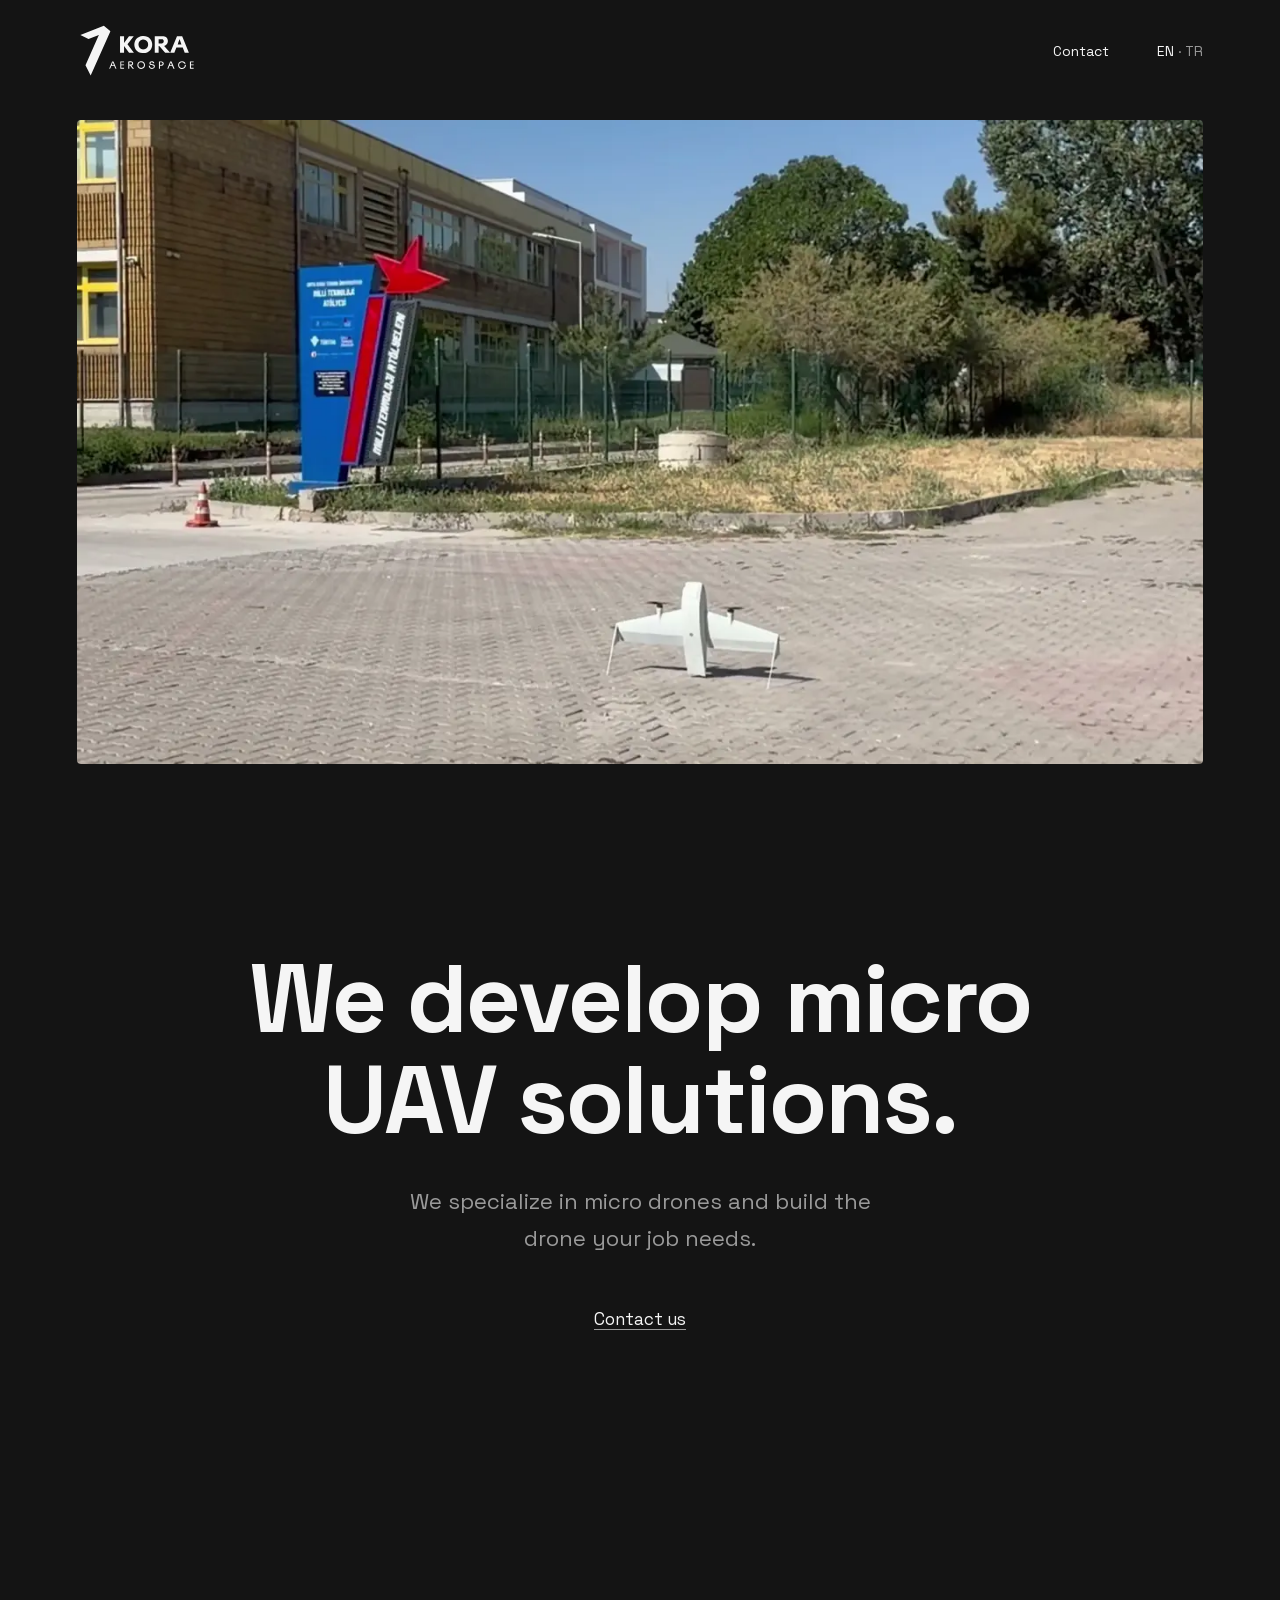
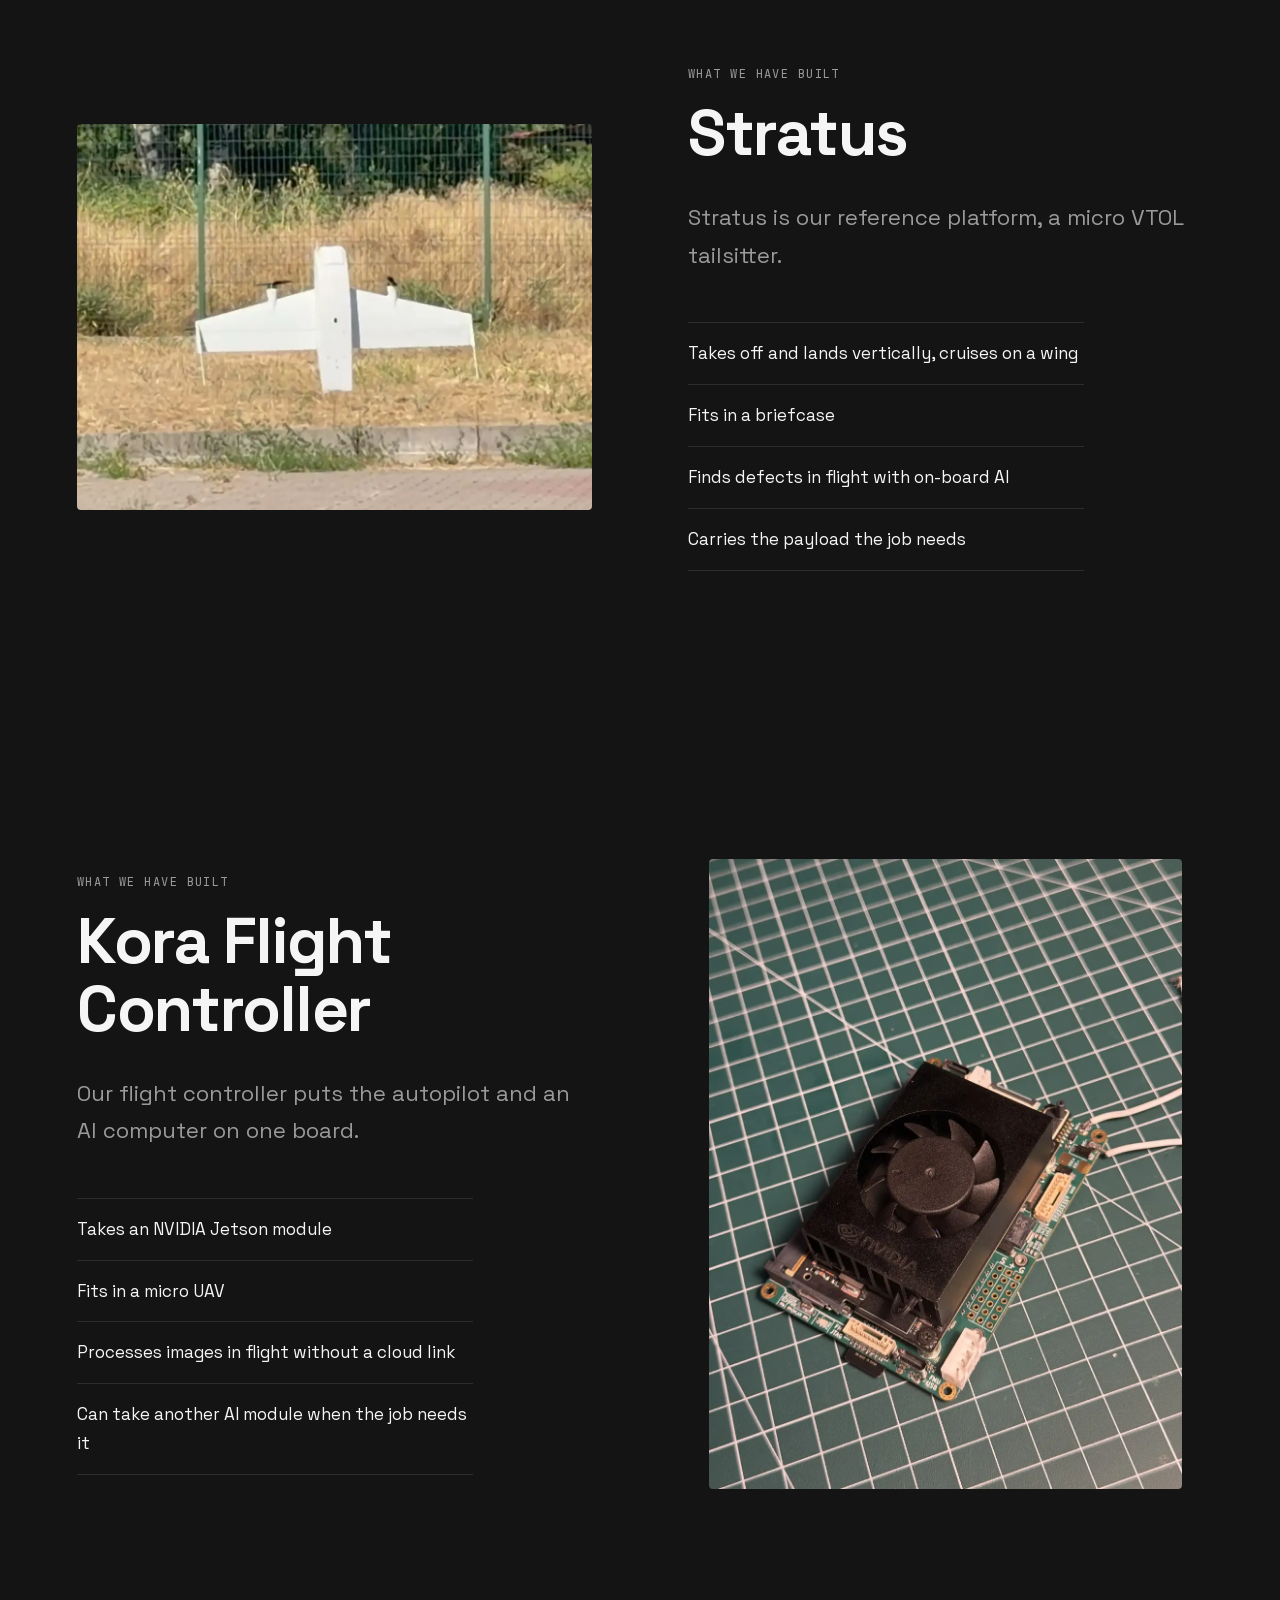
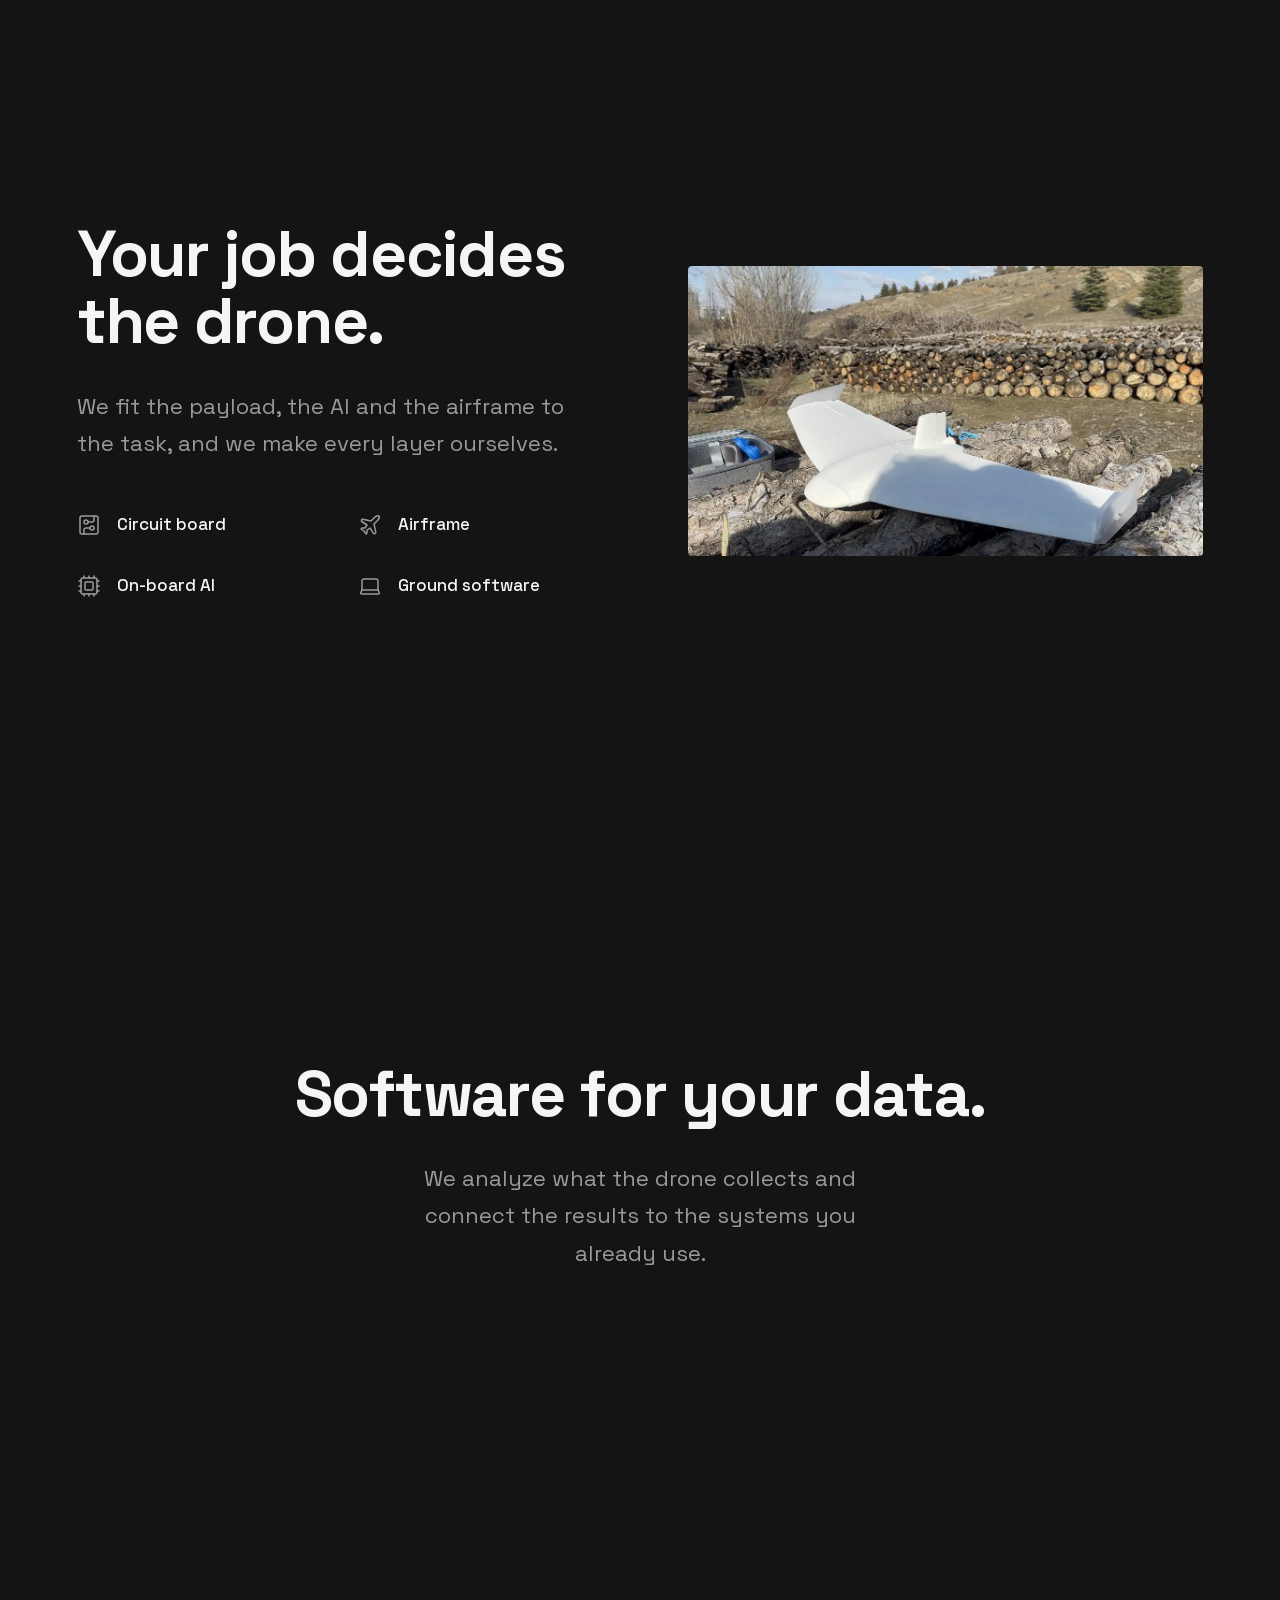
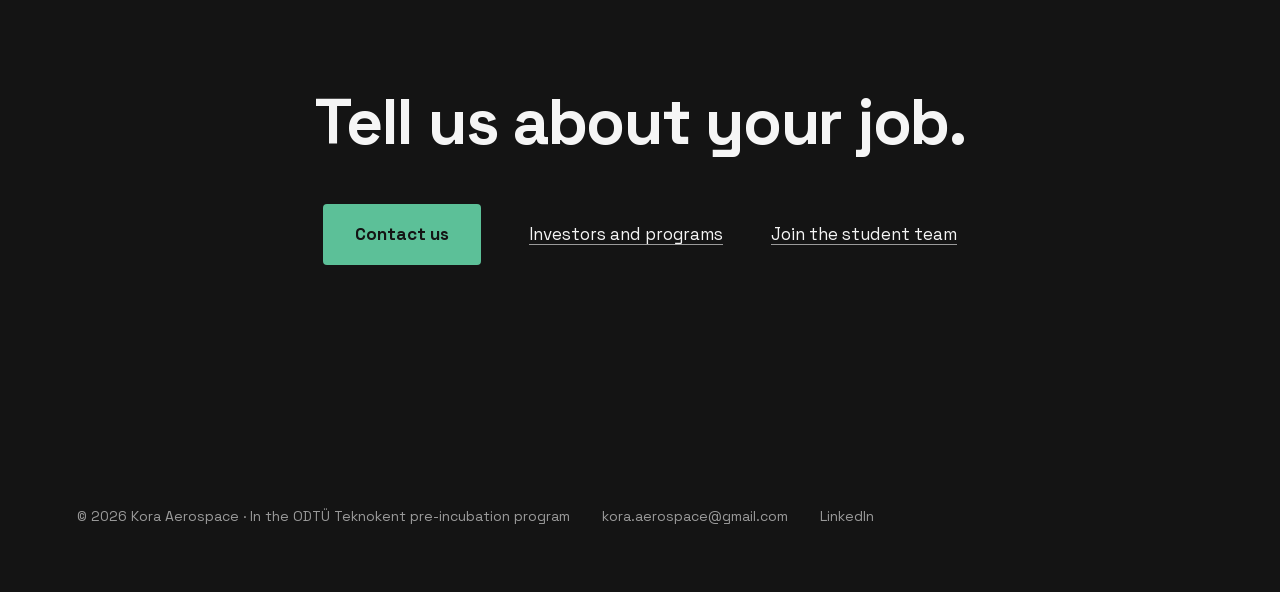
==== index.html @ 13ad4714 "Takeoff video, Turkish page, real photos, design v3 - The page opens with the takeoff clip: muted, l" ====
<!doctype html>
<html lang="en">
<head>
  <meta charset="utf-8">
  <meta name="viewport" content="width=device-width, initial-scale=1">
  <title>Kora Aerospace | Micro UAV solutions</title>
  <meta name="description" content="Kora Aerospace develops micro UAV solutions: drones built for the job, our own flight controller, and software for data analysis and integration.">
  <meta name="color-scheme" content="dark">
  <meta name="theme-color" content="#141414">
  <link rel="canonical" href="https://www.kora-aerospace.com/">
  <link rel="alternate" hreflang="en" href="https://www.kora-aerospace.com/">
  <link rel="alternate" hreflang="tr" href="https://www.kora-aerospace.com/tr/">
  <link rel="alternate" hreflang="x-default" href="https://www.kora-aerospace.com/">
  <meta property="og:type" content="website">
  <meta property="og:url" content="https://www.kora-aerospace.com/">
  <meta property="og:locale" content="en_US">
  <meta property="og:locale:alternate" content="tr_TR">
  <meta property="og:title" content="Kora Aerospace">
  <meta property="og:description" content="We specialize in micro drones and build the drone your job needs.">
  <meta property="og:image" content="https://www.kora-aerospace.com/media/og.jpg">
  <link rel="icon" href="/favicon.ico" sizes="48x48">
  <link rel="icon" href="/favicon.svg" type="image/svg+xml">
  <link rel="apple-touch-icon" href="/apple-touch-icon.png">
  <link rel="preload" href="/fonts/space-grotesk-latin.woff2" as="font" type="font/woff2" crossorigin>
  <link rel="preload" href="/media/takeoff-poster.webp" as="image" fetchpriority="high">
  <link rel="stylesheet" href="/tokens.css">
  <link rel="stylesheet" href="/styles.css">
</head>
<body>
  <header class="wrap top">
    <a href="/"><img src="/media/kora-logo-on-dark.svg" alt="Kora Aerospace" width="120" height="56"></a>
    <nav>
      <a href="#contact">Contact</a>
      <span class="lang"><a href="/" hreflang="en" aria-current="page">EN</a> · <a href="/tr/" hreflang="tr" lang="tr">TR</a></span>
    </nav>
  </header>

  <main>
    <section class="wrap intro">
      <figure class="clip">
        <video autoplay muted loop playsinline poster="/media/takeoff-poster.webp" width="1280" height="732" aria-label="Stratus takes off vertically on a test flight">
          <source src="/media/takeoff-1280.mp4" type="video/mp4" media="(prefers-reduced-motion: no-preference) and (min-width: 761px)">
          <source src="/media/takeoff-720.mp4" type="video/mp4" media="(prefers-reduced-motion: no-preference)">
        </video>
        <button type="button" class="label pause" hidden>Pause</button>
      </figure>
    </section>

    <section class="wrap hero">
      <h1>We develop micro UAV solutions.</h1>
      <p class="lead">We specialize in micro drones and build the drone your job needs.</p>
      <p class="actions"><a href="#contact">Contact us</a></p>
    </section>

    <section class="wrap split" id="work">
      <img src="/media/stratus-hover.webp" alt="Stratus, a white tailsitter drone, standing on its tail on a test field" width="1100" height="825" loading="lazy" decoding="async">
      <div class="text">
        <p class="label">What we have built</p>
        <h2>Stratus</h2>
        <p class="lead">Stratus is our reference platform, a micro VTOL tailsitter.</p>
        <ul class="features">
          <li>Takes off and lands vertically, cruises on a wing</li>
          <li>Fits in a briefcase</li>
          <li>Finds defects in flight with on-board AI</li>
          <li>Carries the payload the job needs</li>
        </ul>
      </div>
    </section>

    <section class="wrap split flip">
      <img src="/media/fc-jetson-angle.webp" alt="Kora Flight Controller with an NVIDIA Jetson module and its fan" width="975" height="1300" loading="lazy" decoding="async">
      <div class="text">
        <p class="label">What we have built</p>
        <h2>Kora Flight Controller</h2>
        <p class="lead">Our flight controller puts the autopilot and an AI computer on one board.</p>
        <ul class="features">
          <li>Takes an NVIDIA Jetson module</li>
          <li>Fits in a micro UAV</li>
          <li>Processes images in flight without a cloud link</li>
          <li>Can take another AI module when the job needs it</li>
        </ul>
      </div>
    </section>

    <section class="wrap split">
      <div class="text">
        <h2>Your job decides the drone.</h2>
        <p class="lead">We fit the payload, the AI and the airframe to the task, and we make every layer ourselves.</p>
        <!-- Icons: Lucide 1.47.0 (ISC, see LICENSES/) -->
        <ul class="layers">
          <li><svg class="icon" viewBox="0 0 24 24" aria-hidden="true"><rect width="18" height="18" x="3" y="3" rx="2"/><path d="M11 9h4a2 2 0 0 0 2-2V3"/><circle cx="9" cy="9" r="2"/><path d="M7 21v-4a2 2 0 0 1 2-2h4"/><circle cx="15" cy="15" r="2"/></svg>Circuit board</li>
          <li><svg class="icon" viewBox="0 0 24 24" aria-hidden="true"><path d="M17.8 19.2 16 11l3.5-3.5C21 6 21.5 4 21 3c-1-.5-3 0-4.5 1.5L13 8 4.8 6.2c-.5-.1-.9.1-1.1.5l-.3.5c-.2.5-.1 1 .3 1.3L9 12l-2 3H4l-1 1 3 2 2 3 1-1v-3l3-2 3.5 5.3c.3.4.8.5 1.3.3l.5-.2c.4-.3.6-.7.5-1.2z"/></svg>Airframe</li>
          <li><svg class="icon" viewBox="0 0 24 24" aria-hidden="true"><path d="M12 20v2M12 2v2M17 20v2M17 2v2M2 12h2M2 17h2M2 7h2M20 12h2M20 17h2M20 7h2M7 20v2M7 2v2"/><rect x="4" y="4" width="16" height="16" rx="2"/><rect x="8" y="8" width="8" height="8" rx="1"/></svg>On-board AI</li>
          <li><svg class="icon" viewBox="0 0 24 24" aria-hidden="true"><path d="M18 5a2 2 0 0 1 2 2v8.526a2 2 0 0 0 .212.897l1.068 2.127a1 1 0 0 1-.9 1.45H3.62a1 1 0 0 1-.9-1.45l1.068-2.127A2 2 0 0 0 4 15.526V7a2 2 0 0 1 2-2z"/><path d="M20.054 15.987H3.946"/></svg>Ground software</li>
        </ul>
      </div>
      <img src="/media/wing-field-side.webp" alt="Alpha, a white flying-wing drone built by the Kora team, in a field" width="1100" height="619" loading="lazy" decoding="async">
    </section>

    <section class="wrap center">
      <h2>Software for your data.</h2>
      <p class="lead">We analyze what the drone collects and connect the results to the systems you already use.</p>
    </section>

    <section class="wrap contact" id="contact">
      <h2>Tell us about your job.</h2>
      <div class="links">
        <a class="btn" href="mailto:kora.aerospace@gmail.com">Contact us</a>
        <a href="mailto:kora.aerospace@gmail.com?subject=Investor%20inquiry">Investors and programs</a>
        <a href="https://student.kora-aerospace.com/">Join the student team</a>
      </div>
    </section>
  </main>

  <footer class="wrap">
    <span>© 2026 Kora Aerospace · In the ODTÜ Teknokent pre-incubation program</span>
    <a href="mailto:kora.aerospace@gmail.com">kora.aerospace@gmail.com</a>
    <a href="https://www.linkedin.com/company/kora-aerospace">LinkedIn</a>
  </footer>

  <script>
    // Pause control for the looping clip (WCAG 2.2.2). It shows only once the clip plays,
    // so visitors with reduced motion (no matching source) never see it.
    const clip = document.querySelector('.clip video'), pause = clip.nextElementSibling;
    clip.addEventListener('playing', () => { pause.hidden = false; pause.textContent = pause.dataset.pause || 'Pause'; });
    clip.addEventListener('pause', () => { pause.textContent = pause.dataset.play || 'Play'; });
    pause.addEventListener('click', () => clip.paused ? clip.play() : clip.pause());
  </script>
</body>
</html>
---- tokens.css ----
/* Kora Aerospace design tokens v3 (2026-10-20). Rules: design/DESIGN.md.
   Fonts are self-hosted by each site; this file loads nothing. */

:root {
  /* Color: dark first, from the recruitment poster */
  --kora-bg: #141414;          /* page background */
  --kora-surface: #1e1e1e;     /* cards, panels */
  --kora-line: #2d2d2d;        /* borders, dividers */
  --kora-text: #f5f5f5;        /* primary text */
  --kora-text-muted: #9a9a9a;  /* secondary text */
  --kora-green: #5cc098;       /* small accents only: the main button, link hover/focus. Never headlines. */
  --kora-green-dim: #3e8a6c;   /* hover/pressed */
  --kora-on-green: #141414;    /* text on green */

  /* Type: big steps between levels, so hierarchy comes from size and weight */
  --kora-font: 'Space Grotesk', 'Helvetica Neue', Arial, sans-serif;
  --kora-font-mono: 'JetBrains Mono', ui-monospace, monospace;
  --kora-fs-display: clamp(3rem, 8vw, 6rem);       /* 48 to 96px */
  --kora-fs-h1: clamp(2.25rem, 5vw, 4rem);         /* 36 to 64px */
  --kora-fs-h2: clamp(1.375rem, 2.2vw, 1.75rem);   /* 22 to 28px */
  --kora-fs-lead: clamp(1.125rem, 1.8vw, 1.375rem);/* 18 to 22px, under a heading */
  --kora-fs-body: 1.0625rem;                       /* 17px */
  --kora-fs-small: 0.875rem;
  --kora-fs-label: 0.75rem;    /* mono, uppercase, letter-spacing .12em */
  --kora-lh: 1.7;
  --kora-lh-tight: 1.05;
  --kora-measure: 36ch;        /* max line length of lead and body text */

  /* Space: 8px grid, larger top end */
  --kora-s1: 0.5rem;           /* 8 */
  --kora-s2: 1rem;             /* 16 */
  --kora-s3: 1.5rem;           /* 24 */
  --kora-s4: 2rem;             /* 32 */
  --kora-s6: 3rem;             /* 48 */
  --kora-s8: 4rem;             /* 64 */
  --kora-s12: 6rem;            /* 96 */
  --kora-s16: 8rem;            /* 128 */
  --kora-s20: 10rem;           /* 160 */
  --kora-gutter: clamp(1.5rem, 6vw, 6rem);         /* page side margin: 24 to 96px */
  --kora-section: clamp(6rem, 16vh, 10rem);        /* padding above and below each section: 96 to 160px */
  --kora-stack: var(--kora-s4);                    /* heading to text */
  --kora-max: 1200px;          /* content width, inside the gutters */

  --kora-radius: 4px;
  --kora-ease: 300ms cubic-bezier(.2, 0, 0, 1);    /* calm, no bounce */
}

/* Light surfaces (print, documents): swap only these */
.kora-light {
  --kora-bg: #f5f5f5;
  --kora-surface: #ffffff;
  --kora-line: #dddddd;
  --kora-text: #141414;
  --kora-text-muted: #5a5a5a;
  --kora-green: #2f8a66;       /* darker green keeps AA contrast on light */
}
---- styles.css ----
/* Layout only. Colors, type and space come from tokens.css (copy of design/tokens.css). */

/* Self-hosted fonts (SIL OFL 1.1, see LICENSES/): faster than Google Fonts and no visitor data to Google. */
@font-face { font-family: 'Space Grotesk'; font-weight: 400 700; font-display: swap; src: url(/fonts/space-grotesk-latin.woff2) format('woff2'); unicode-range: U+0000-00FF, U+0131, U+0152-0153, U+02BB-02BC, U+02C6, U+02DA, U+02DC, U+0304, U+0308, U+0329, U+2000-206F, U+20AC, U+2122, U+2191, U+2193, U+2212, U+2215, U+FEFF, U+FFFD; }
@font-face { font-family: 'Space Grotesk'; font-weight: 400 700; font-display: swap; src: url(/fonts/space-grotesk-latin-ext.woff2) format('woff2'); unicode-range: U+0100-02BA, U+02BD-02C5, U+02C7-02CC, U+02CE-02D7, U+02DD-02FF, U+0304, U+0308, U+0329, U+1D00-1DBF, U+1E00-1E9F, U+1EF2-1EFF, U+2020, U+20A0-20AB, U+20AD-20C4, U+2113, U+2C60-2C7F, U+A720-A7FF; }
@font-face { font-family: 'JetBrains Mono'; font-weight: 400; font-display: swap; src: url(/fonts/jetbrains-mono-latin.woff2) format('woff2'); unicode-range: U+0000-00FF, U+0131, U+0152-0153, U+02BB-02BC, U+02C6, U+02DA, U+02DC, U+0304, U+0308, U+0329, U+2000-206F, U+20AC, U+2122, U+2191, U+2193, U+2212, U+2215, U+FEFF, U+FFFD; }
@font-face { font-family: 'JetBrains Mono'; font-weight: 400; font-display: swap; src: url(/fonts/jetbrains-mono-latin-ext.woff2) format('woff2'); unicode-range: U+0100-02BA, U+02BD-02C5, U+02C7-02CC, U+02CE-02D7, U+02DD-02FF, U+0304, U+0308, U+0329, U+1D00-1DBF, U+1E00-1E9F, U+1EF2-1EFF, U+2020, U+20A0-20AB, U+20AD-20C4, U+2113, U+2C60-2C7F, U+A720-A7FF; }

* { box-sizing: border-box; }
body {
  margin: 0;
  background: var(--kora-bg);
  color: var(--kora-text);
  font: 400 var(--kora-fs-body)/var(--kora-lh) var(--kora-font);
  -webkit-font-smoothing: antialiased;
}
@media (prefers-reduced-motion: no-preference) { html { scroll-behavior: smooth; } }
img { display: block; max-width: 100%; height: auto; }
a { color: inherit; transition: color var(--kora-ease), background-color var(--kora-ease); }
h1, h2, h3, p, ul, figure { margin: 0; }
h1, h2, h3 { font-weight: 700; line-height: var(--kora-lh-tight); letter-spacing: -0.02em; text-wrap: balance; }

/* Scale: display, h1, h2, lead, body, small, label. */
h1 { font-size: var(--kora-fs-display); }
h2 { font-size: var(--kora-fs-h1); }
h3 { font-size: var(--kora-fs-h2); }
.lead { font-size: var(--kora-fs-lead); color: var(--kora-text-muted); max-width: var(--kora-measure); }
.label { font: 400 var(--kora-fs-label)/var(--kora-lh) var(--kora-font-mono); text-transform: uppercase; letter-spacing: 0.12em; color: var(--kora-text-muted); }
footer { font-size: var(--kora-fs-small); color: var(--kora-text-muted); }

/* Space: one idea per screen, empty space instead of lines. */
.wrap { max-width: calc(var(--kora-max) + 2 * var(--kora-gutter)); margin-inline: auto; padding-inline: var(--kora-gutter); }
section { padding-block: var(--kora-section); }
section > * + *, .text > * + * { margin-top: var(--kora-stack); }
.text > .label + h2 { margin-top: var(--kora-s2); }
.actions, .links, .features, .layers { margin-top: var(--kora-s6); }

.top { display: flex; align-items: center; justify-content: space-between; padding-block: var(--kora-s3); }
/* Wraps below the logo only on very narrow screens, so no item is ever cut off. */
.top { flex-wrap: wrap; gap: var(--kora-s2); }
.top nav { display: flex; gap: var(--kora-s6); font-size: var(--kora-fs-small); }
.top a { text-decoration: none; }
.top nav a:is(:hover, :focus-visible) { color: var(--kora-green); }
.lang, .lang a { color: var(--kora-text-muted); }
.lang a[aria-current] { color: var(--kora-text); }

.hero, .center, .contact { display: flex; flex-direction: column; align-items: center; text-align: center; }
.hero, .center { justify-content: center; }

.split { display: grid; grid-template-columns: 1fr 1fr; gap: var(--kora-s12); align-items: center; }
.split > * { margin-top: 0; }
.flip > :first-child { order: 2; }
.split > img { justify-self: center; max-height: 70vh; width: auto; border-radius: var(--kora-radius); }
/* First screen: the takeoff clip under the header, as large as fits above the fold. */
.intro { padding-block: var(--kora-s2) 0; }
.clip { position: relative; margin-inline: auto; width: min(100%, calc((100vh - 12rem) * 1280 / 732)); }
.clip video { display: block; width: 100%; height: auto; border-radius: var(--kora-radius); }
.pause {
  position: absolute; right: var(--kora-s2); bottom: var(--kora-s2); padding: var(--kora-s1) var(--kora-s2);
  border: 0; border-radius: var(--kora-radius); cursor: pointer;
  background: color-mix(in srgb, var(--kora-bg) 60%, transparent); color: var(--kora-text);
}
.pause:is(:hover, :focus-visible) { color: var(--kora-green); }

.btn {
  display: inline-block; padding: var(--kora-s2) var(--kora-s4); border-radius: var(--kora-radius);
  background: var(--kora-green); color: var(--kora-on-green); font-weight: 700; text-decoration: none;
}
.btn:is(:hover, :focus-visible) { background: var(--kora-green-dim); }
:focus-visible { outline: 2px solid var(--kora-green); outline-offset: 4px; }

.features { list-style: none; padding: 0; max-width: var(--kora-measure); }
.features li { padding-block: var(--kora-s2); border-top: 1px solid var(--kora-line); }
.features li:last-child { border-bottom: 1px solid var(--kora-line); }

.layers { list-style: none; padding: 0; display: grid; grid-template-columns: 1fr 1fr; gap: var(--kora-s4) var(--kora-s6); }
.layers li { display: flex; align-items: center; gap: var(--kora-s2); font-weight: 500; }
.icon { flex: none; width: 24px; height: 24px; fill: none; stroke: var(--kora-text-muted); stroke-width: 1.5; stroke-linecap: round; stroke-linejoin: round; }

.links { display: flex; flex-wrap: wrap; justify-content: center; align-items: center; gap: var(--kora-s3) var(--kora-s6); }
.actions a, .links a:not(.btn) { text-decoration-color: var(--kora-text-muted); text-underline-offset: 4px; }
.actions a:is(:hover, :focus-visible), .links a:not(.btn):is(:hover, :focus-visible) { color: var(--kora-green); }

footer { display: flex; flex-wrap: wrap; gap: var(--kora-s1) var(--kora-s4); padding-block: var(--kora-s12) var(--kora-s8); }
footer a { text-decoration: none; }
footer a:is(:hover, :focus-visible) { color: var(--kora-green); }

@media (min-width: 761px) {
  /* About 80vh; keeps the next headline below the fold of a section-aligned screen at any height. */
  .hero, .split, .center { min-height: calc(100vh - var(--kora-section)); }
}
@media (max-width: 760px) {
  .split { grid-template-columns: 1fr; gap: var(--kora-s8); }
  .flip > :first-child { order: 0; }
  .split > img { width: 100%; max-height: none; }
  .layers { gap: var(--kora-s3); }
}
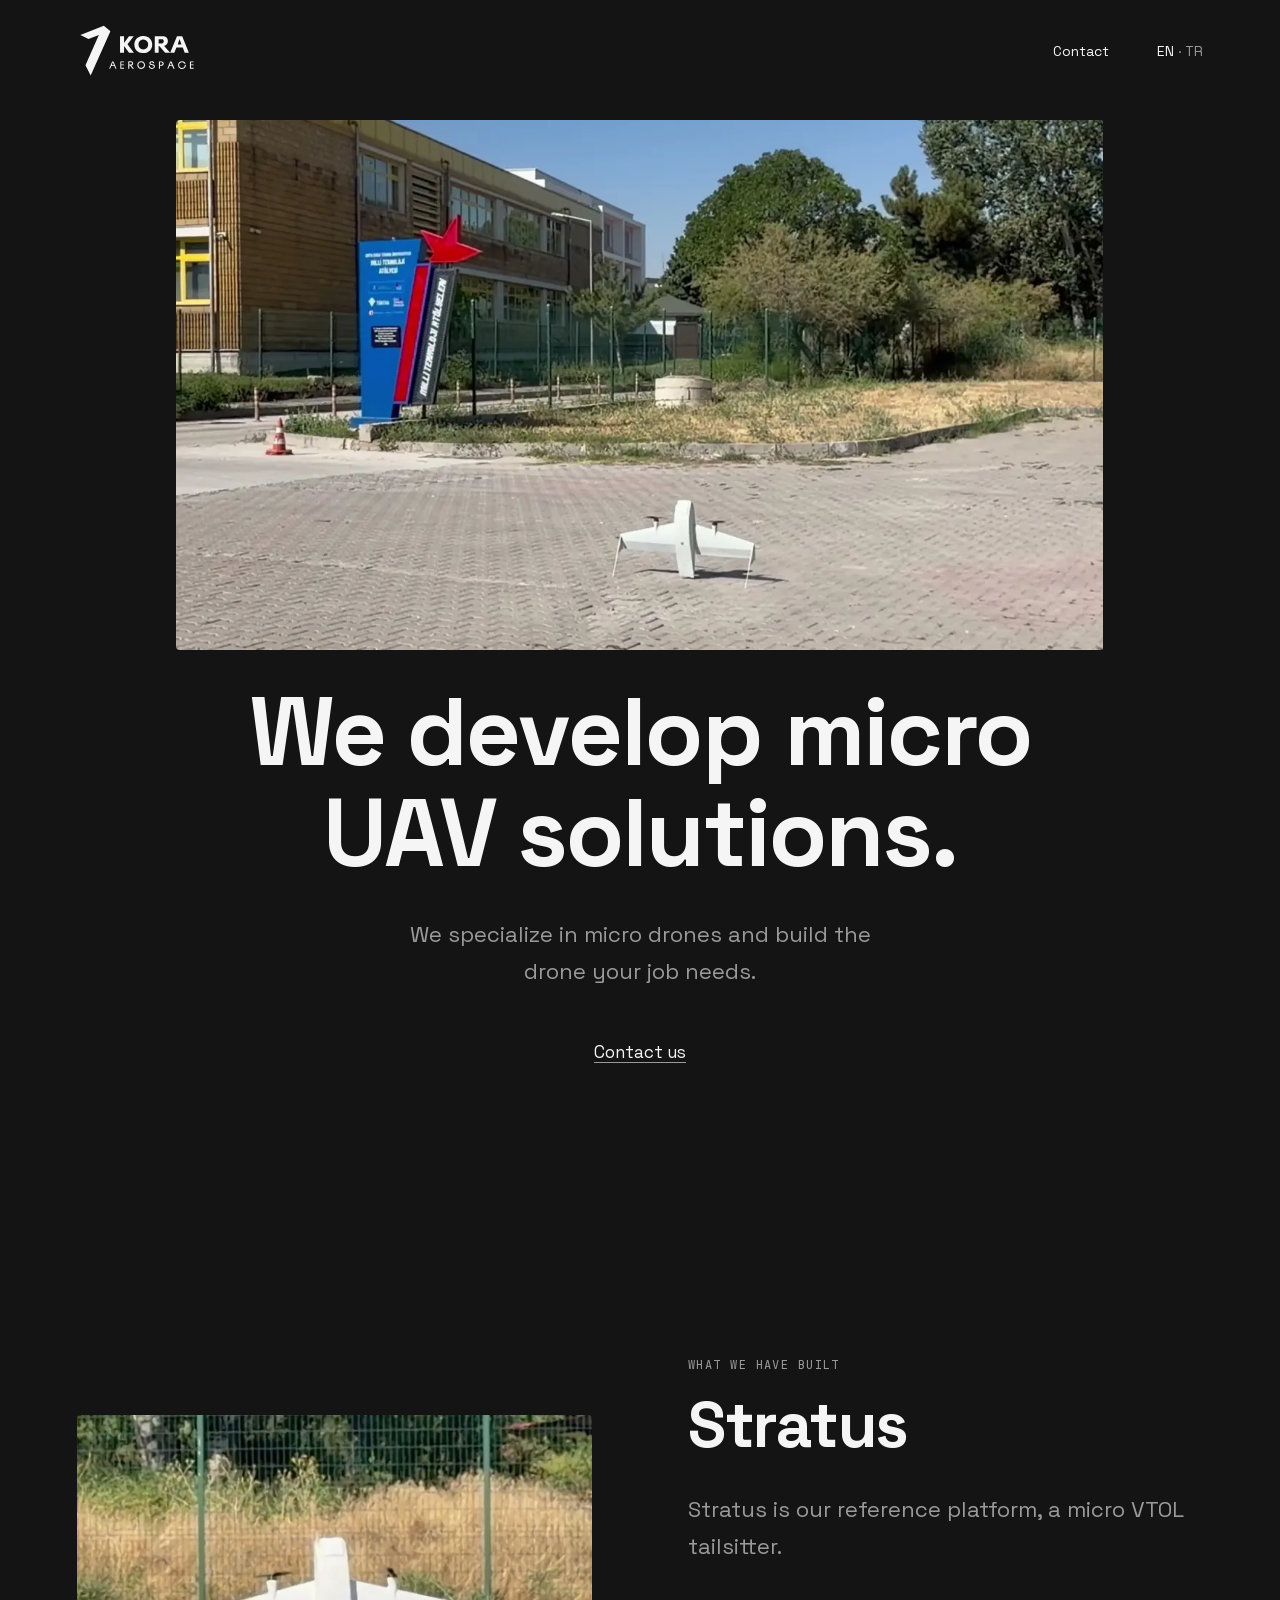
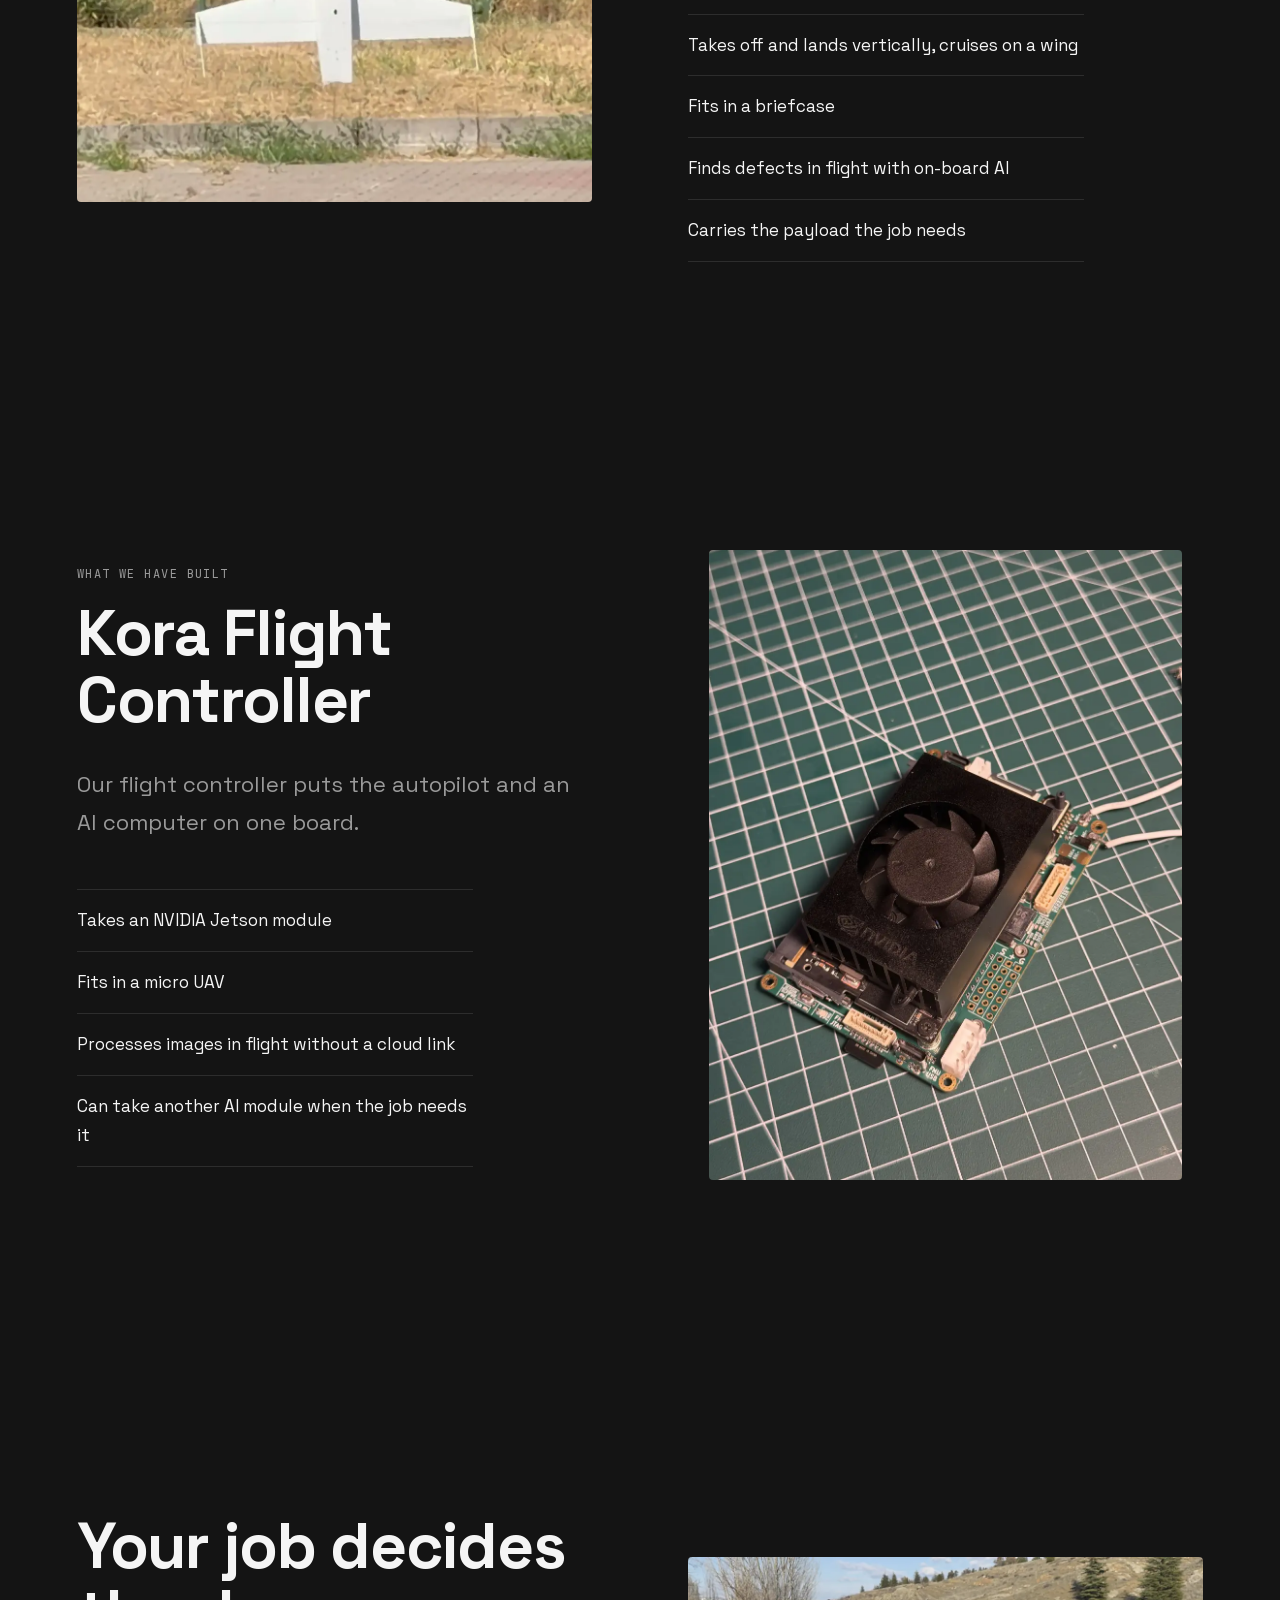
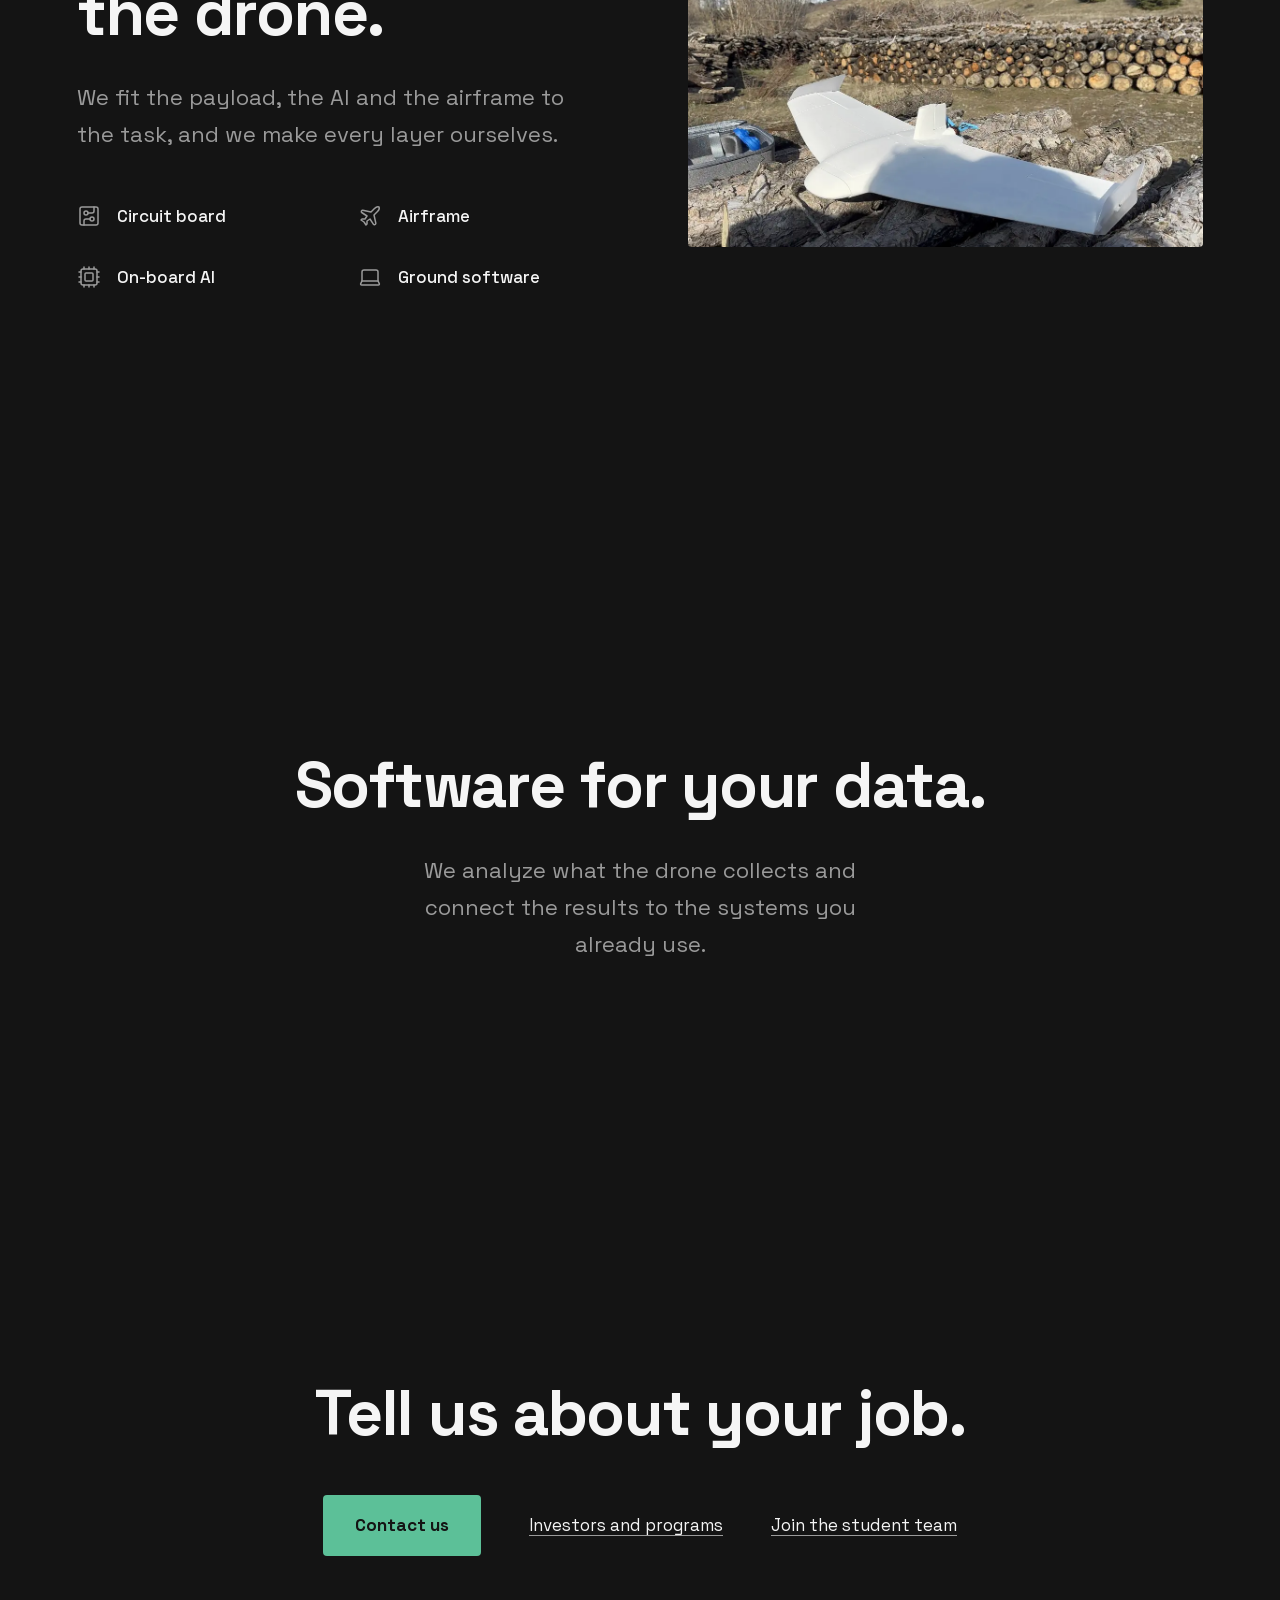
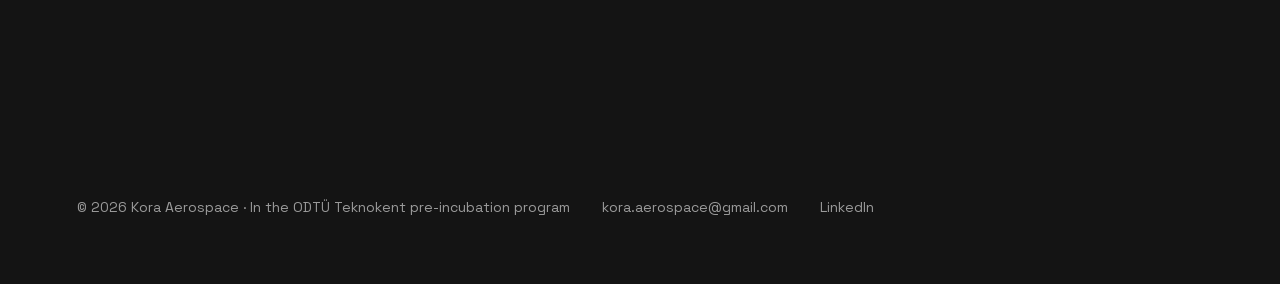
==== commit ab131427: "Headline on the first screen; product name in Turkish - The clip and the headline share the first sc" ====
--- a/index.html
+++ b/index.html
@@ -36,7 +36,7 @@
   </header>
 
   <main>
-    <section class="wrap intro">
+    <section class="wrap hero">
       <figure class="clip">
         <video autoplay muted loop playsinline poster="/media/takeoff-poster.webp" width="1280" height="732" aria-label="Stratus takes off vertically on a test flight">
           <source src="/media/takeoff-1280.mp4" type="video/mp4" media="(prefers-reduced-motion: no-preference) and (min-width: 761px)">
@@ -44,9 +44,6 @@
         </video>
         <button type="button" class="label pause" hidden>Pause</button>
       </figure>
-    </section>
-
-    <section class="wrap hero">
       <h1>We develop micro UAV solutions.</h1>
       <p class="lead">We specialize in micro drones and build the drone your job needs.</p>
       <p class="actions"><a href="#contact">Contact us</a></p>
--- a/styles.css
+++ b/styles.css
@@ -45,15 +45,16 @@
 .lang a[aria-current] { color: var(--kora-text); }
 
 .hero, .center, .contact { display: flex; flex-direction: column; align-items: center; text-align: center; }
-.hero, .center { justify-content: center; }
+.center { justify-content: center; }
 
 .split { display: grid; grid-template-columns: 1fr 1fr; gap: var(--kora-s12); align-items: center; }
 .split > * { margin-top: 0; }
 .flip > :first-child { order: 2; }
 .split > img { justify-self: center; max-height: 70vh; width: auto; border-radius: var(--kora-radius); }
-/* First screen: the takeoff clip under the header, as large as fits above the fold. */
-.intro { padding-block: var(--kora-s2) 0; }
-.clip { position: relative; margin-inline: auto; width: min(100%, calc((100vh - 12rem) * 1280 / 732)); }
+/* First screen: the clip under the header and the headline below it, both above the fold.
+   Clip height = screen - header and gaps (10.5rem) - two lines of the display title; at least 45svh. */
+.hero { padding-top: var(--kora-s2); }
+.clip { position: relative; width: min(100%, max(45svh, 100svh - 10.5rem - 2.1 * var(--kora-fs-display)) * 1280 / 732); }
 .clip video { display: block; width: 100%; height: auto; border-radius: var(--kora-radius); }
 .pause {
   position: absolute; right: var(--kora-s2); bottom: var(--kora-s2); padding: var(--kora-s1) var(--kora-s2);
@@ -87,7 +88,7 @@
 
 @media (min-width: 761px) {
   /* About 80vh; keeps the next headline below the fold of a section-aligned screen at any height. */
-  .hero, .split, .center { min-height: calc(100vh - var(--kora-section)); }
+  .split, .center { min-height: calc(100vh - var(--kora-section)); }
 }
 @media (max-width: 760px) {
   .split { grid-template-columns: 1fr; gap: var(--kora-s8); }
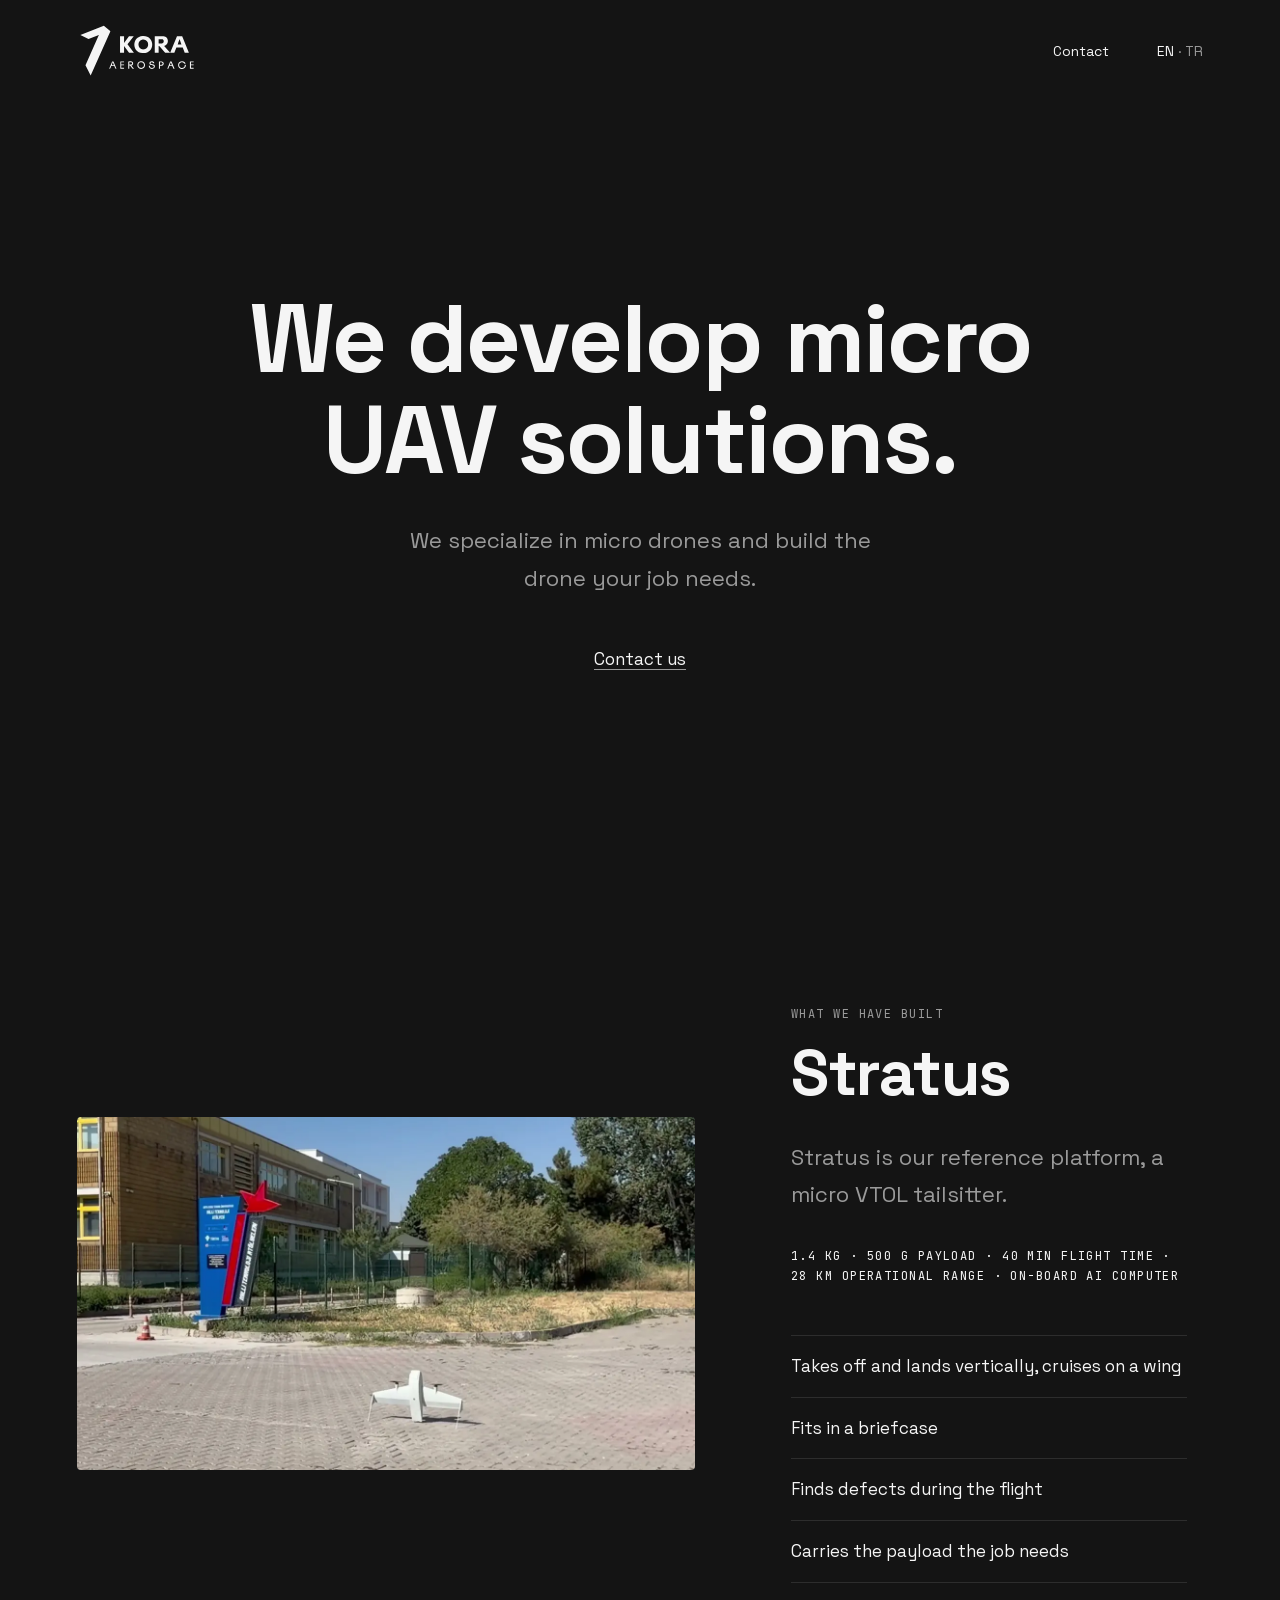
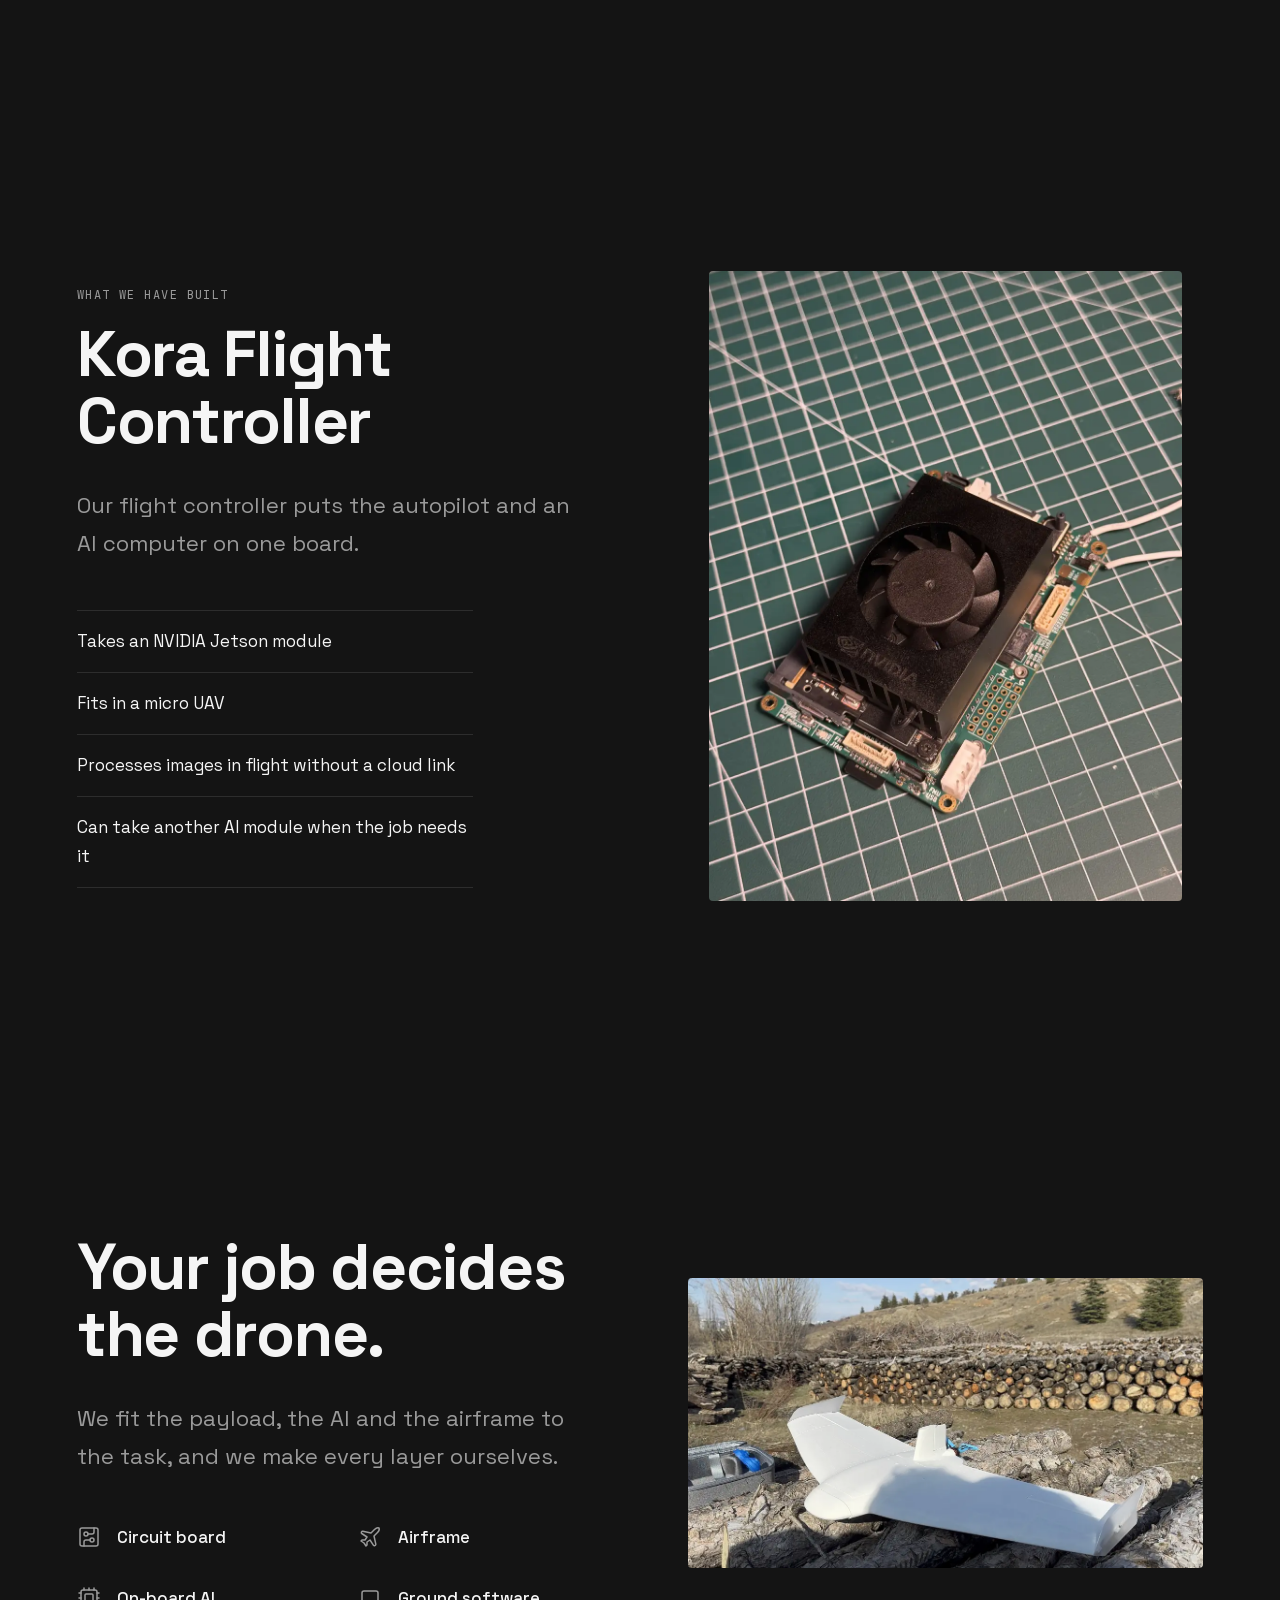
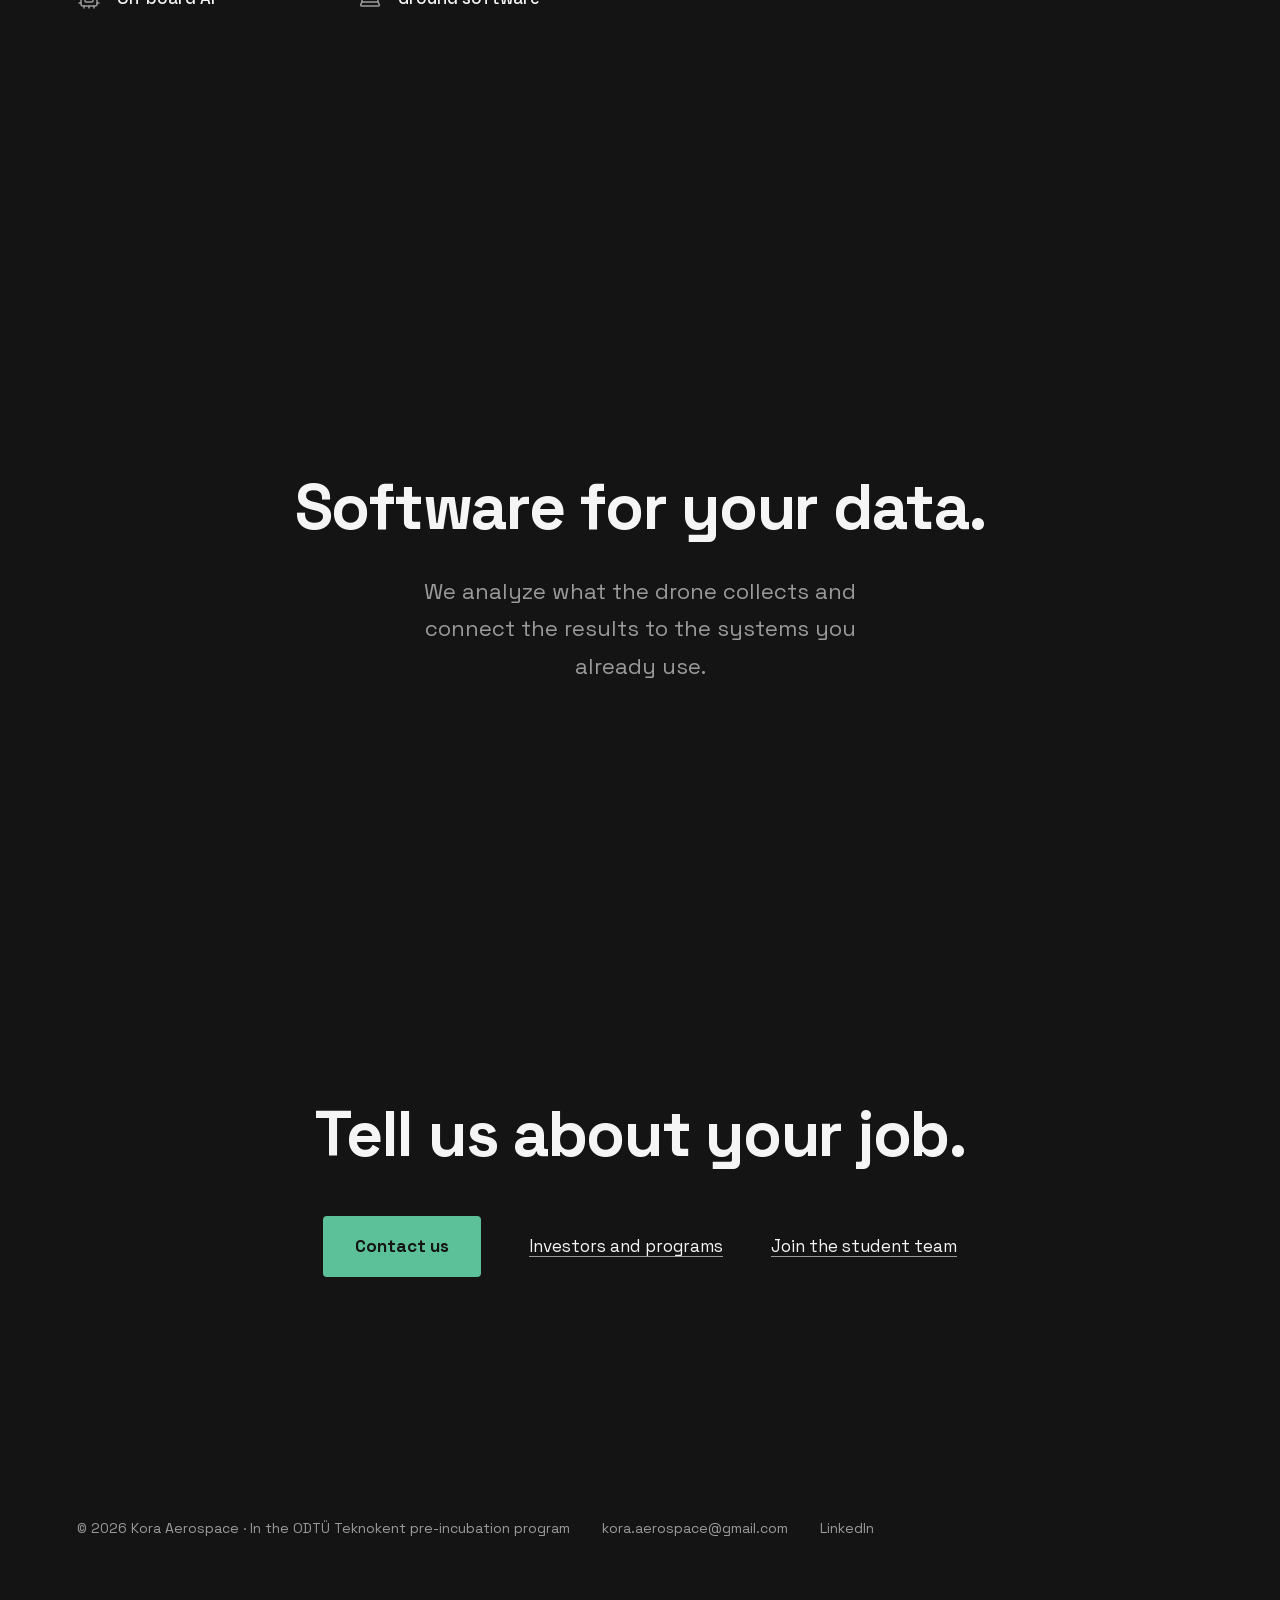
==== commit 15e26f50: "Clip in the Stratus section; Stratus figures - The first screen is the headline again. The takeoff c" ====
--- a/index.html
+++ b/index.html
@@ -22,7 +22,6 @@
   <link rel="icon" href="/favicon.svg" type="image/svg+xml">
   <link rel="apple-touch-icon" href="/apple-touch-icon.png">
   <link rel="preload" href="/fonts/space-grotesk-latin.woff2" as="font" type="font/woff2" crossorigin>
-  <link rel="preload" href="/media/takeoff-poster.webp" as="image" fetchpriority="high">
   <link rel="stylesheet" href="/tokens.css">
   <link rel="stylesheet" href="/styles.css">
 </head>
@@ -37,28 +36,28 @@
 
   <main>
     <section class="wrap hero">
+      <h1>We develop micro UAV solutions.</h1>
+      <p class="lead">We specialize in micro drones and build the drone your job needs.</p>
+      <p class="actions"><a href="#contact">Contact us</a></p>
+    </section>
+
+    <section class="wrap split wide" id="work">
       <figure class="clip">
-        <video autoplay muted loop playsinline poster="/media/takeoff-poster.webp" width="1280" height="732" aria-label="Stratus takes off vertically on a test flight">
+        <video muted loop playsinline preload="none" poster="/media/takeoff-poster.webp" width="1280" height="732" aria-label="Stratus takes off vertically on a test flight">
           <source src="/media/takeoff-1280.mp4" type="video/mp4" media="(prefers-reduced-motion: no-preference) and (min-width: 761px)">
           <source src="/media/takeoff-720.mp4" type="video/mp4" media="(prefers-reduced-motion: no-preference)">
         </video>
         <button type="button" class="label pause" hidden>Pause</button>
       </figure>
-      <h1>We develop micro UAV solutions.</h1>
-      <p class="lead">We specialize in micro drones and build the drone your job needs.</p>
-      <p class="actions"><a href="#contact">Contact us</a></p>
-    </section>
-
-    <section class="wrap split" id="work">
-      <img src="/media/stratus-hover.webp" alt="Stratus, a white tailsitter drone, standing on its tail on a test field" width="1100" height="825" loading="lazy" decoding="async">
       <div class="text">
         <p class="label">What we have built</p>
         <h2>Stratus</h2>
         <p class="lead">Stratus is our reference platform, a micro VTOL tailsitter.</p>
+        <p class="label spec"><span>1.4 kg</span> · <span>500 g payload</span> · <span>40 min flight time</span> · <span>28 km operational range</span> · <span>On-board AI computer</span></p>
         <ul class="features">
           <li>Takes off and lands vertically, cruises on a wing</li>
           <li>Fits in a briefcase</li>
-          <li>Finds defects in flight with on-board AI</li>
+          <li>Finds defects during the flight</li>
           <li>Carries the payload the job needs</li>
         </ul>
       </div>
@@ -116,12 +115,18 @@
   </footer>
 
   <script>
-    // Pause control for the looping clip (WCAG 2.2.2). It shows only once the clip plays,
-    // so visitors with reduced motion (no matching source) never see it.
+    // The Stratus clip plays (muted, looped) while it is on screen, so it costs nothing until then.
+    // With reduced motion no <source> matches: it never plays and the pause button stays hidden.
+    // The pause button meets WCAG 2.2.2; a clip the visitor paused stays paused.
     const clip = document.querySelector('.clip video'), pause = clip.nextElementSibling;
+    let paused = false;
     clip.addEventListener('playing', () => { pause.hidden = false; pause.textContent = pause.dataset.pause || 'Pause'; });
     clip.addEventListener('pause', () => { pause.textContent = pause.dataset.play || 'Play'; });
-    pause.addEventListener('click', () => clip.paused ? clip.play() : clip.pause());
+    pause.addEventListener('click', () => { paused = !clip.paused; paused ? clip.pause() : clip.play(); });
+    new IntersectionObserver(([e]) => {
+      if (!e.isIntersecting) clip.pause();
+      else if (!paused && clip.currentSrc) clip.play().catch(() => {});
+    }, { threshold: 0.5 }).observe(clip);
   </script>
 </body>
 </html>
--- a/styles.css
+++ b/styles.css
@@ -45,16 +45,17 @@
 .lang a[aria-current] { color: var(--kora-text); }
 
 .hero, .center, .contact { display: flex; flex-direction: column; align-items: center; text-align: center; }
-.center { justify-content: center; }
+.hero, .center { justify-content: center; }
 
 .split { display: grid; grid-template-columns: 1fr 1fr; gap: var(--kora-s12); align-items: center; }
 .split > * { margin-top: 0; }
 .flip > :first-child { order: 2; }
 .split > img { justify-self: center; max-height: 70vh; width: auto; border-radius: var(--kora-radius); }
-/* First screen: the clip under the header and the headline below it, both above the fold.
-   Clip height = screen - header and gaps (10.5rem) - two lines of the display title; at least 45svh. */
-.hero { padding-top: var(--kora-s2); }
-.clip { position: relative; width: min(100%, max(45svh, 100svh - 10.5rem - 2.1 * var(--kora-fs-display)) * 1280 / 732); }
+/* Stratus clip: a wider column keeps the product large. */
+.wide { grid-template-columns: 3fr 2fr; }
+.clip { position: relative; }
+.spec { color: var(--kora-text); }
+.spec span { white-space: nowrap; }
 .clip video { display: block; width: 100%; height: auto; border-radius: var(--kora-radius); }
 .pause {
   position: absolute; right: var(--kora-s2); bottom: var(--kora-s2); padding: var(--kora-s1) var(--kora-s2);
@@ -88,7 +89,7 @@
 
 @media (min-width: 761px) {
   /* About 80vh; keeps the next headline below the fold of a section-aligned screen at any height. */
-  .split, .center { min-height: calc(100vh - var(--kora-section)); }
+  .hero, .split, .center { min-height: calc(100vh - var(--kora-section)); }
 }
 @media (max-width: 760px) {
   .split { grid-template-columns: 1fr; gap: var(--kora-s8); }
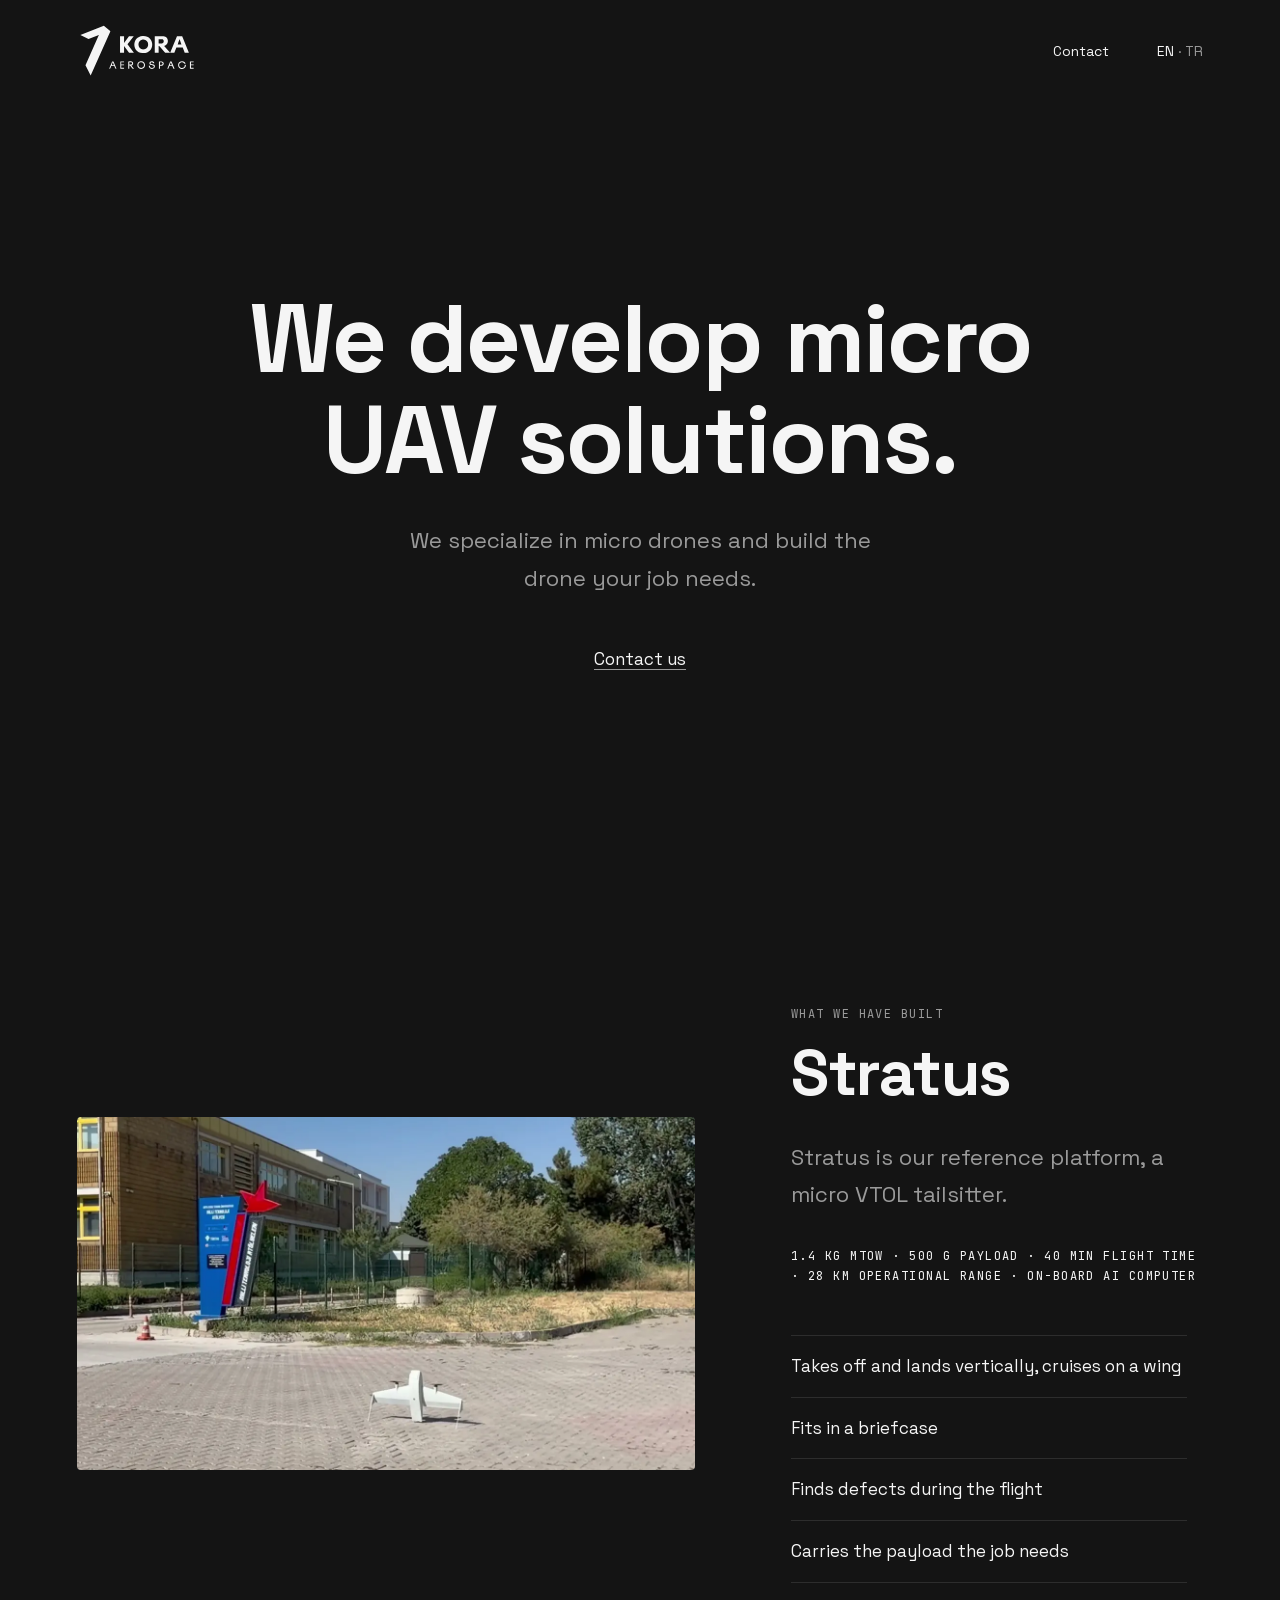
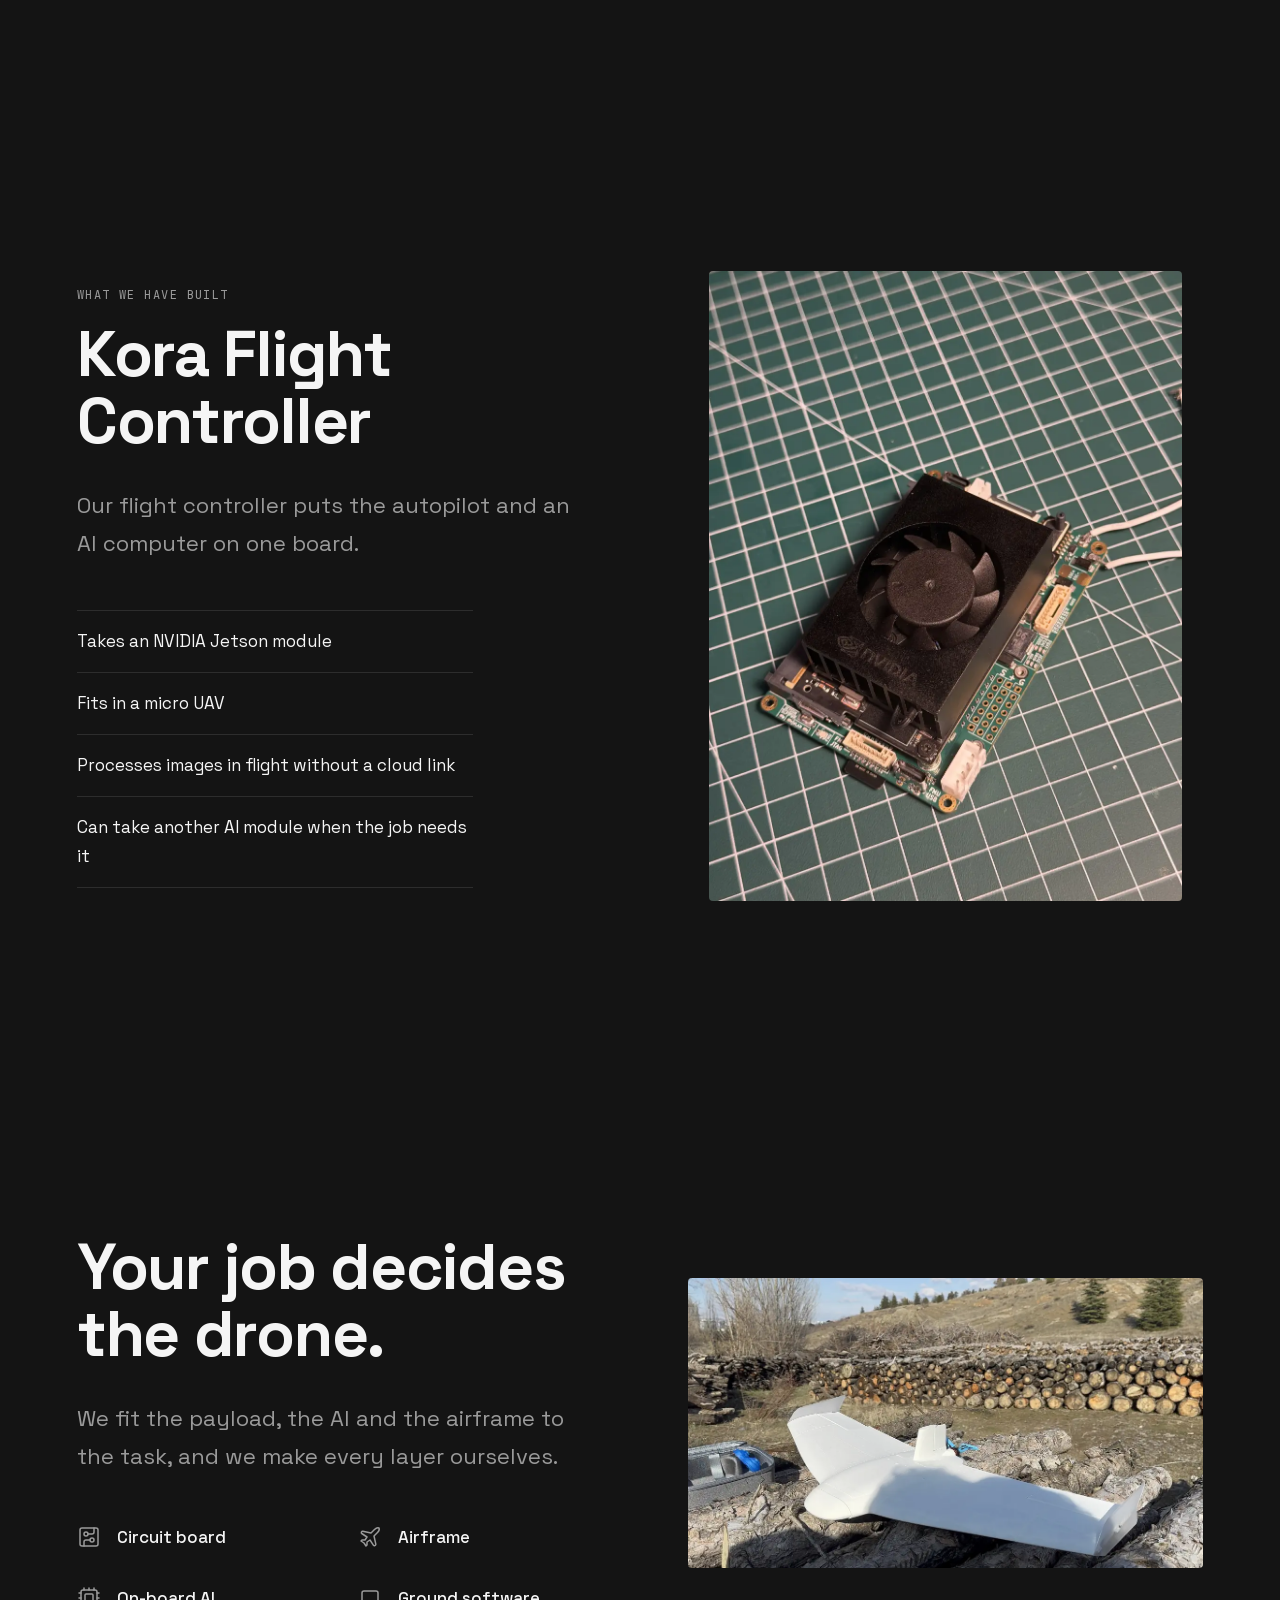
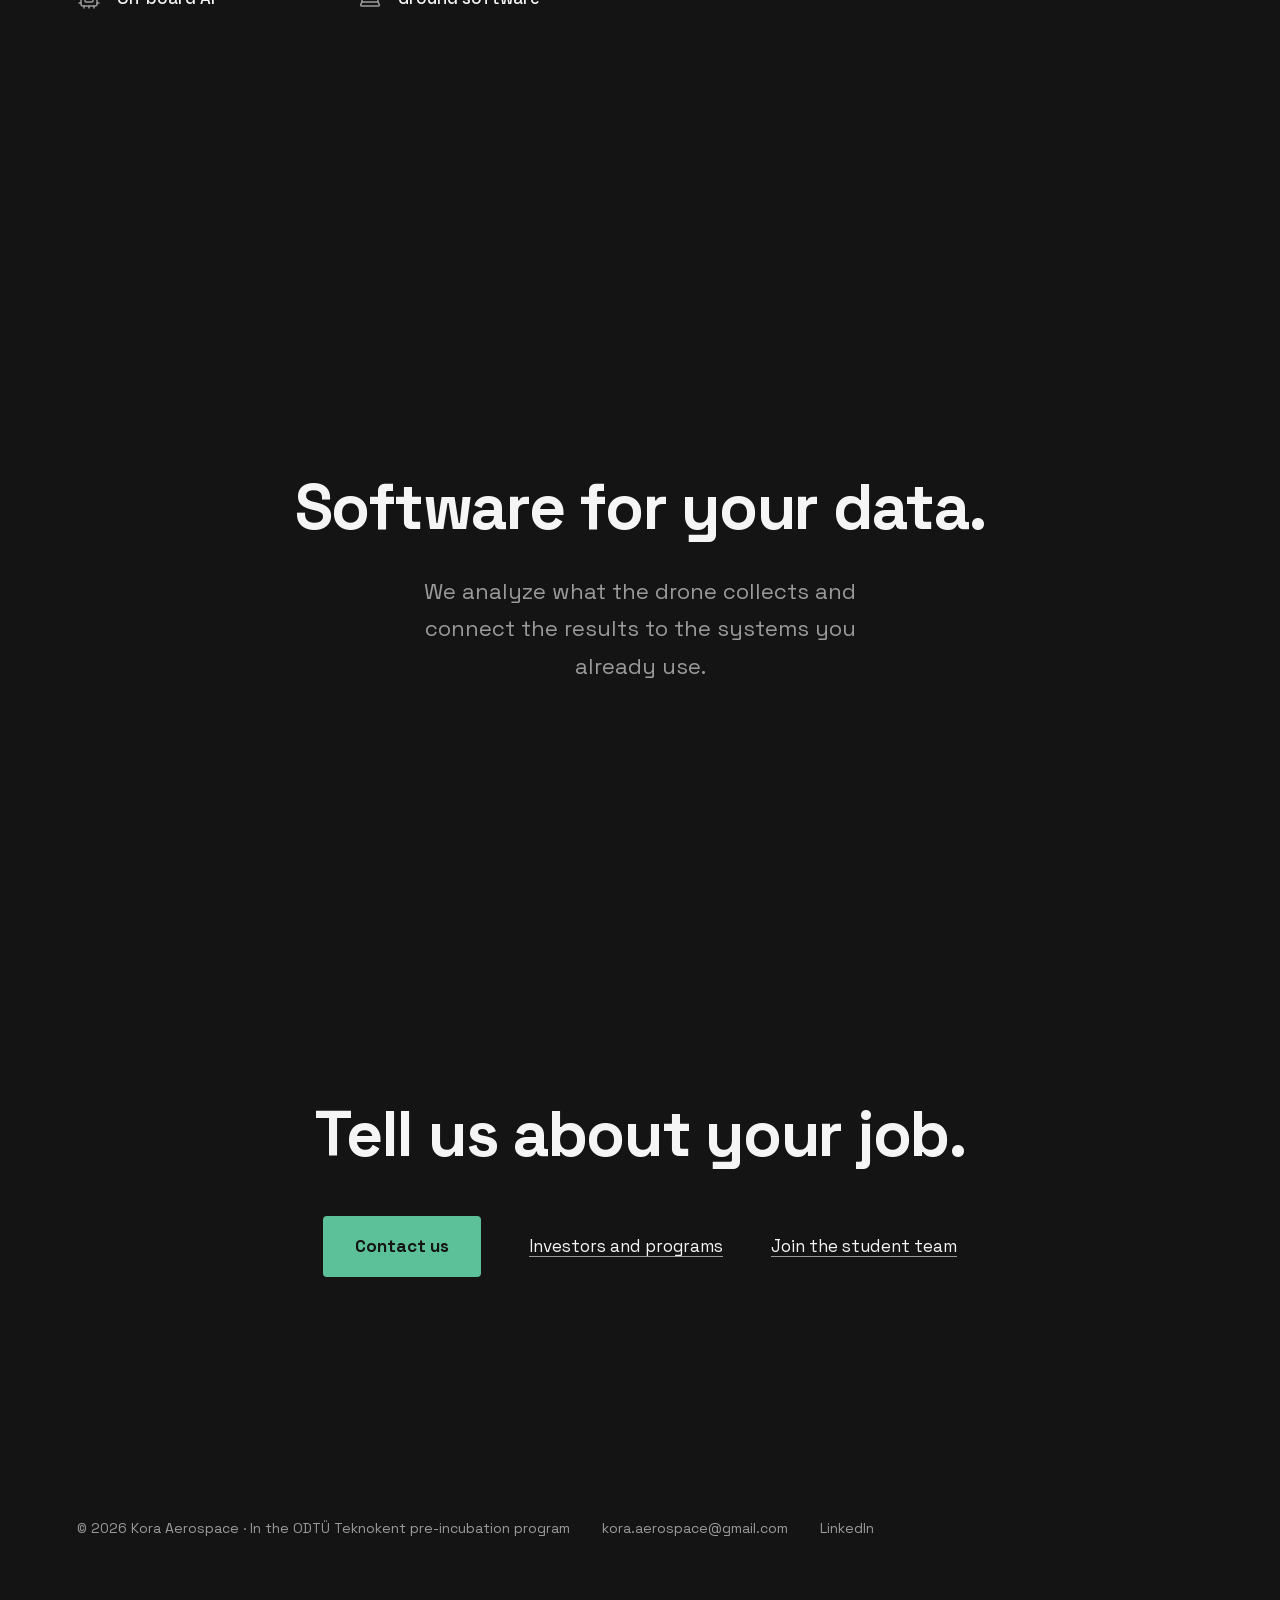
==== commit a6a9116f: "Stratus weight as MTOW "1.4 kg MTOW" (TR "1,4 kg MTOW"), as in the decks.  Co-Authored-By: Claude Op" ====
--- a/index.html
+++ b/index.html
@@ -53,7 +53,7 @@
         <p class="label">What we have built</p>
         <h2>Stratus</h2>
         <p class="lead">Stratus is our reference platform, a micro VTOL tailsitter.</p>
-        <p class="label spec"><span>1.4 kg</span> · <span>500 g payload</span> · <span>40 min flight time</span> · <span>28 km operational range</span> · <span>On-board AI computer</span></p>
+        <p class="label spec"><span>1.4 kg MTOW</span> · <span>500 g payload</span> · <span>40 min flight time</span> · <span>28 km operational range</span> · <span>On-board AI computer</span></p>
         <ul class="features">
           <li>Takes off and lands vertically, cruises on a wing</li>
           <li>Fits in a briefcase</li>
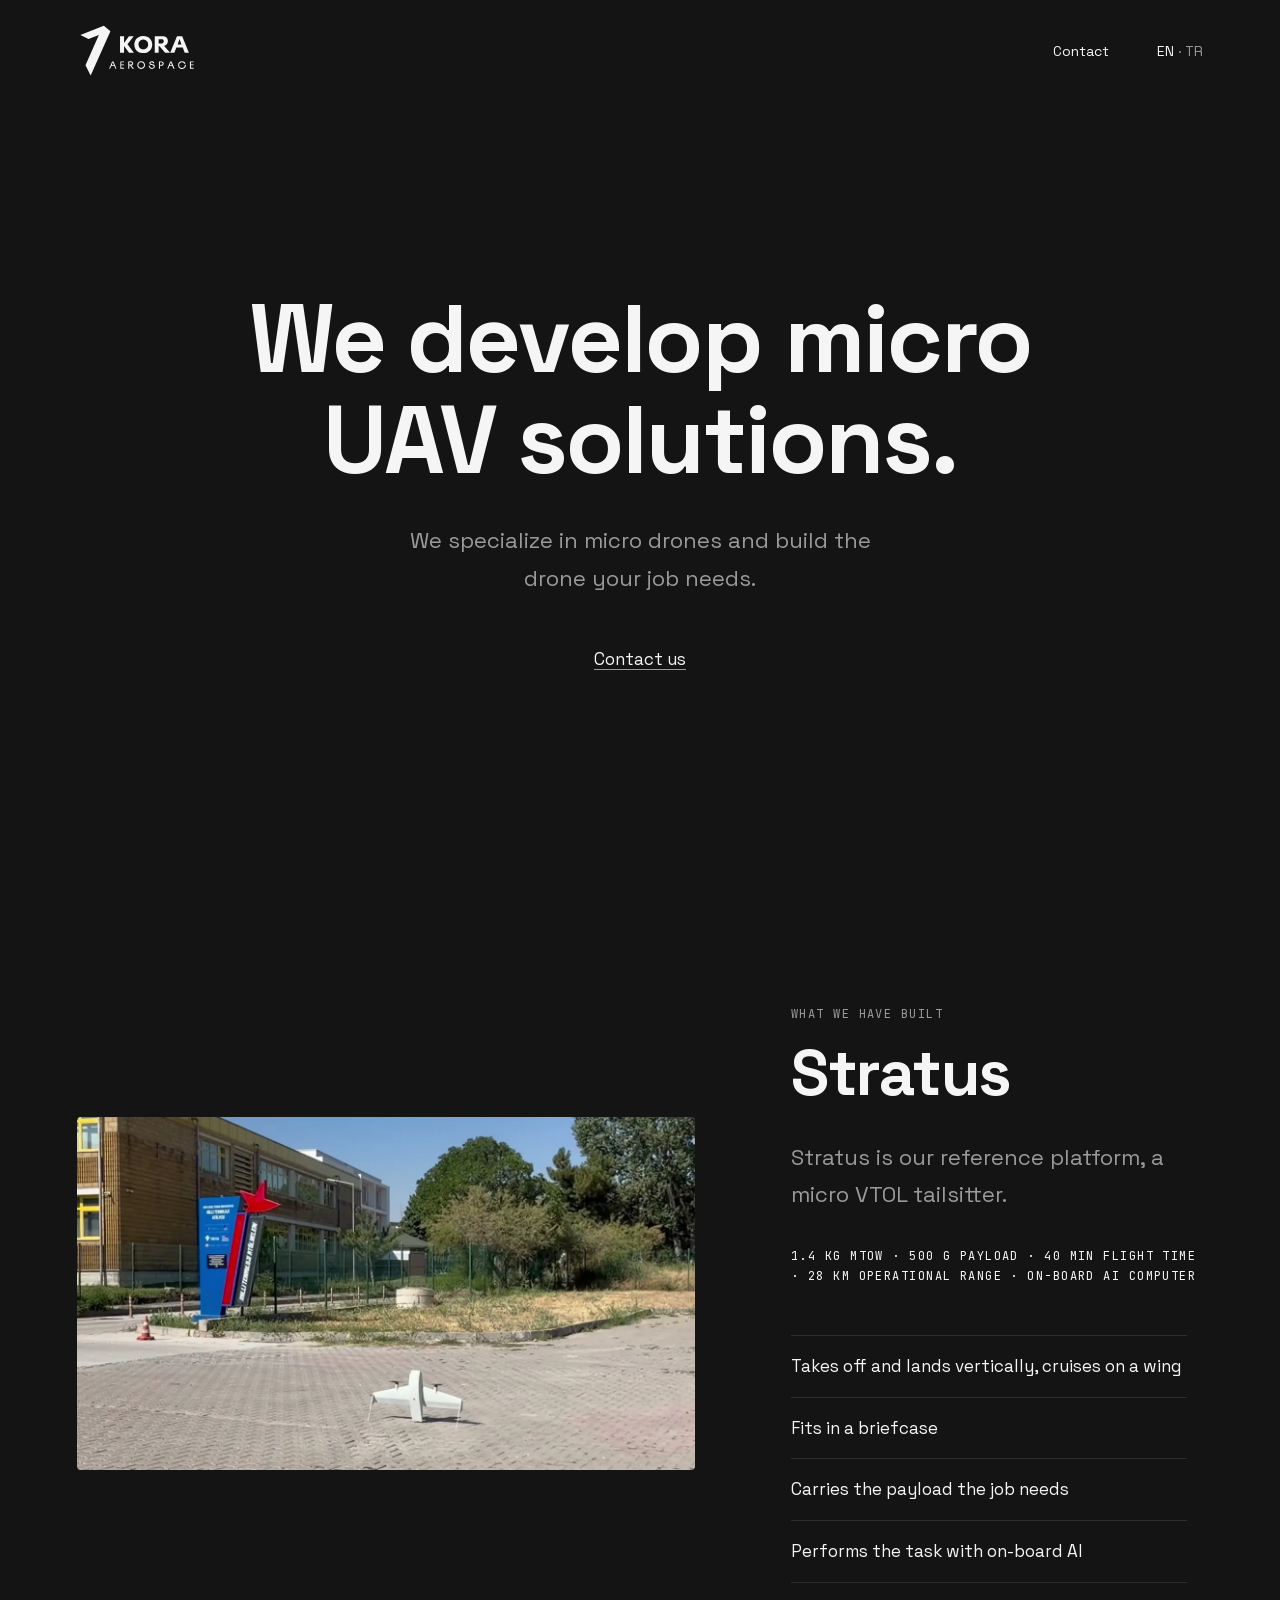
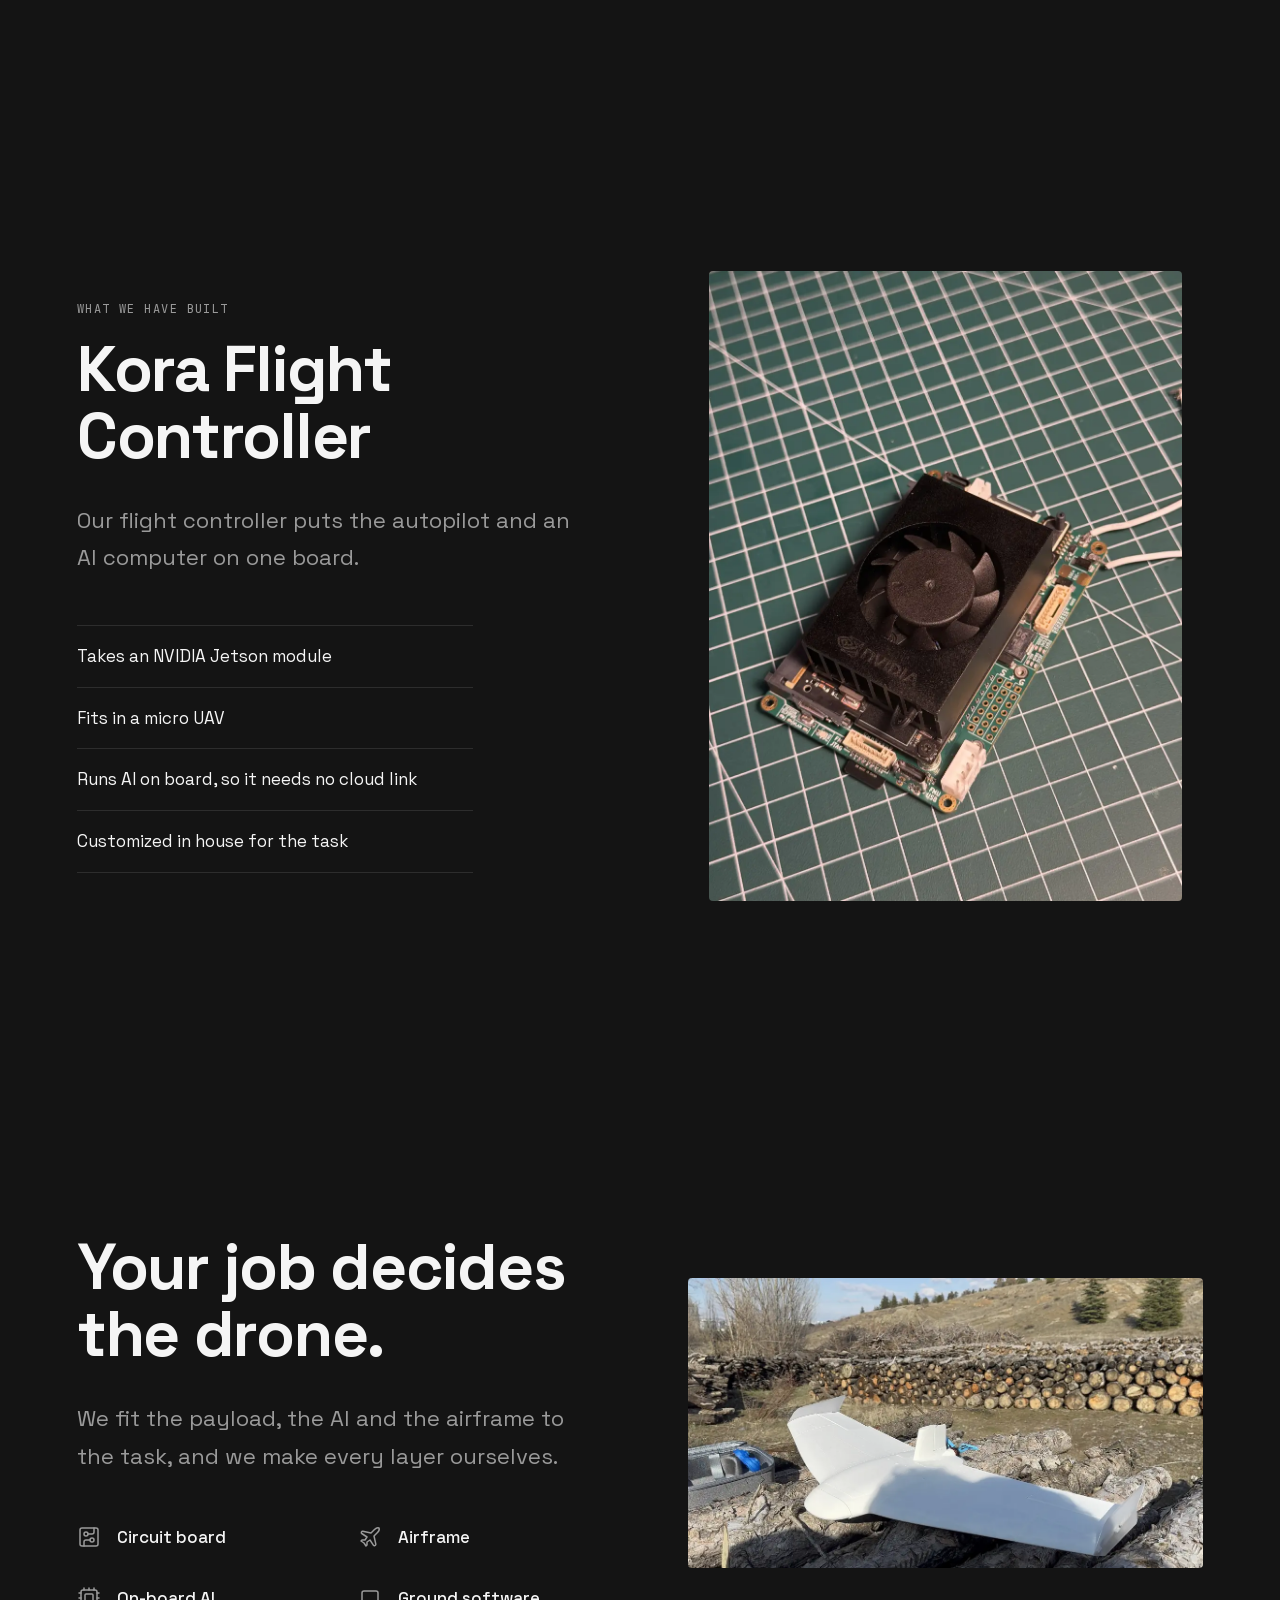
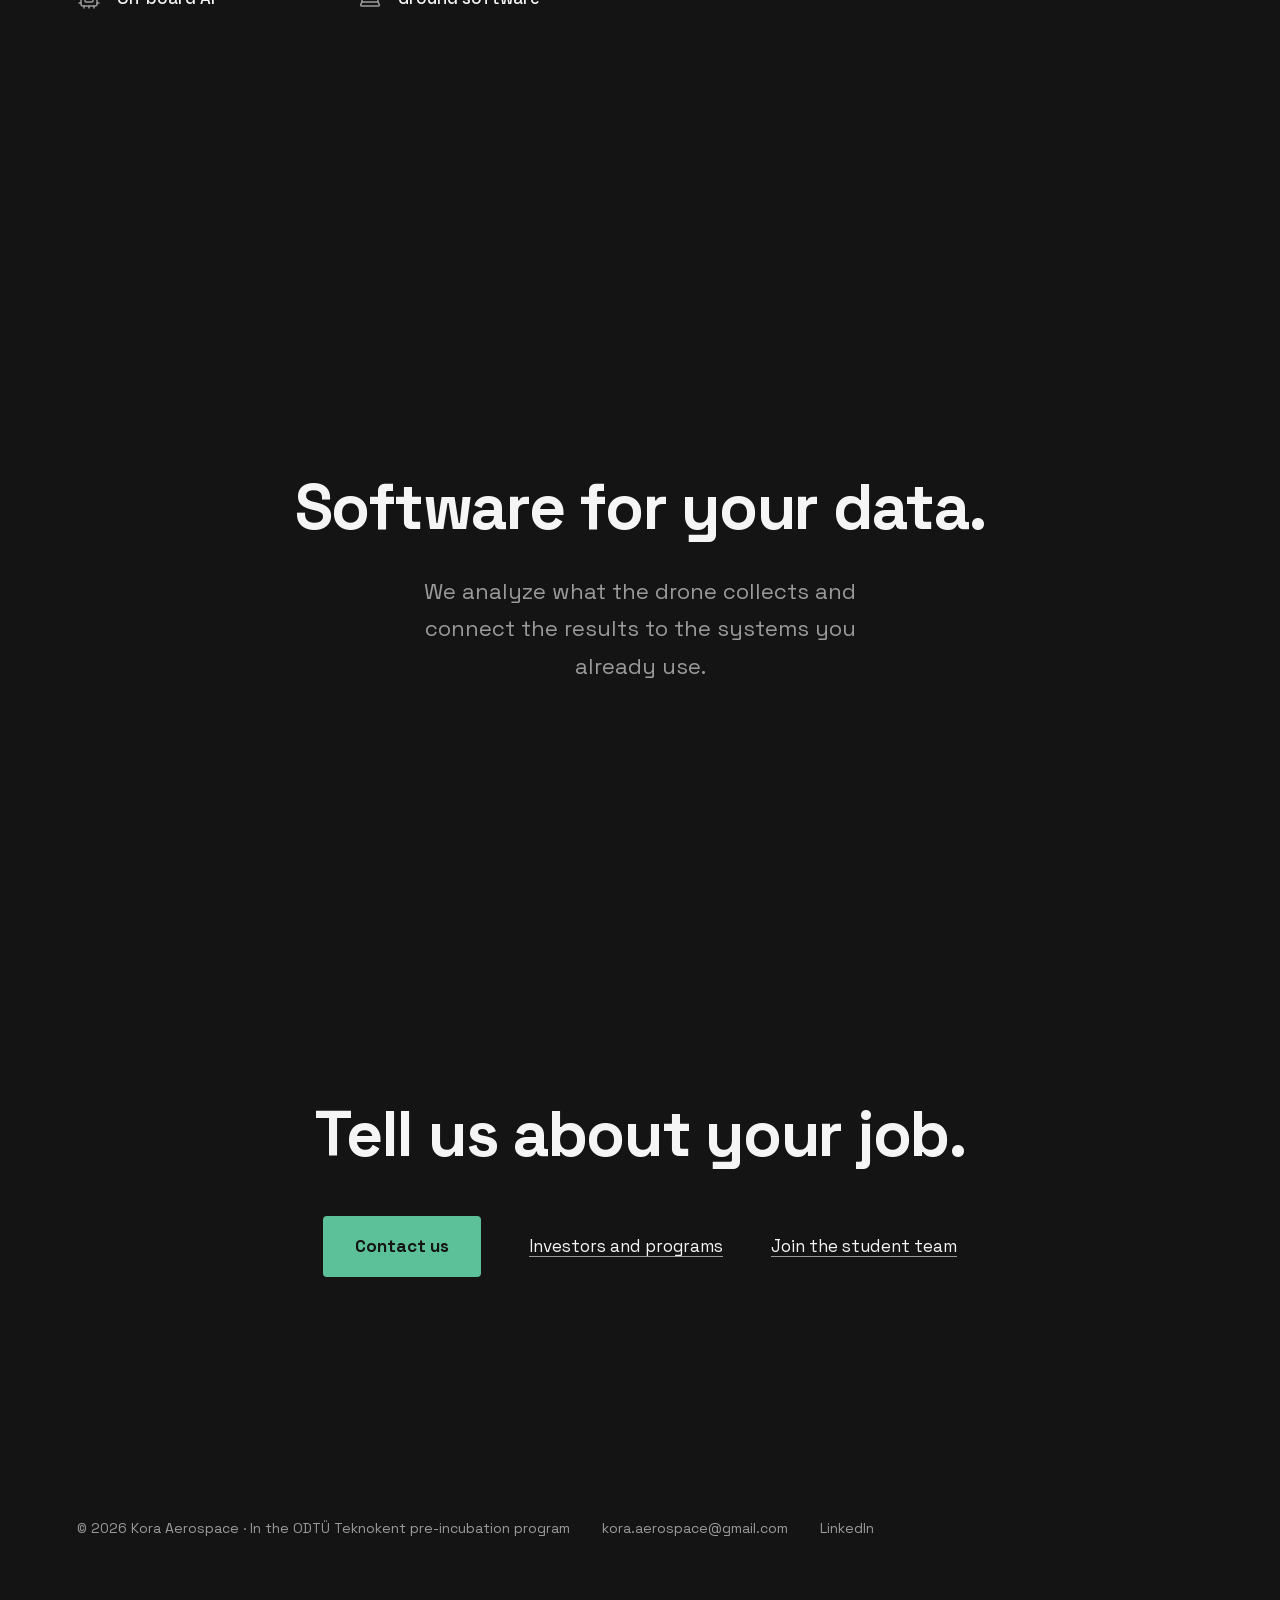
==== commit b79a3cb2: "More general wording in the Stratus and flight controller lists Yigit's fixes, EN and TR: the AI lin" ====
--- a/index.html
+++ b/index.html
@@ -57,8 +57,8 @@
         <ul class="features">
           <li>Takes off and lands vertically, cruises on a wing</li>
           <li>Fits in a briefcase</li>
-          <li>Finds defects during the flight</li>
           <li>Carries the payload the job needs</li>
+          <li>Performs the task with on-board AI</li>
         </ul>
       </div>
     </section>
@@ -72,8 +72,8 @@
         <ul class="features">
           <li>Takes an NVIDIA Jetson module</li>
           <li>Fits in a micro UAV</li>
-          <li>Processes images in flight without a cloud link</li>
-          <li>Can take another AI module when the job needs it</li>
+          <li>Runs AI on board, so it needs no cloud link</li>
+          <li>Customized in house for the task</li>
         </ul>
       </div>
     </section>
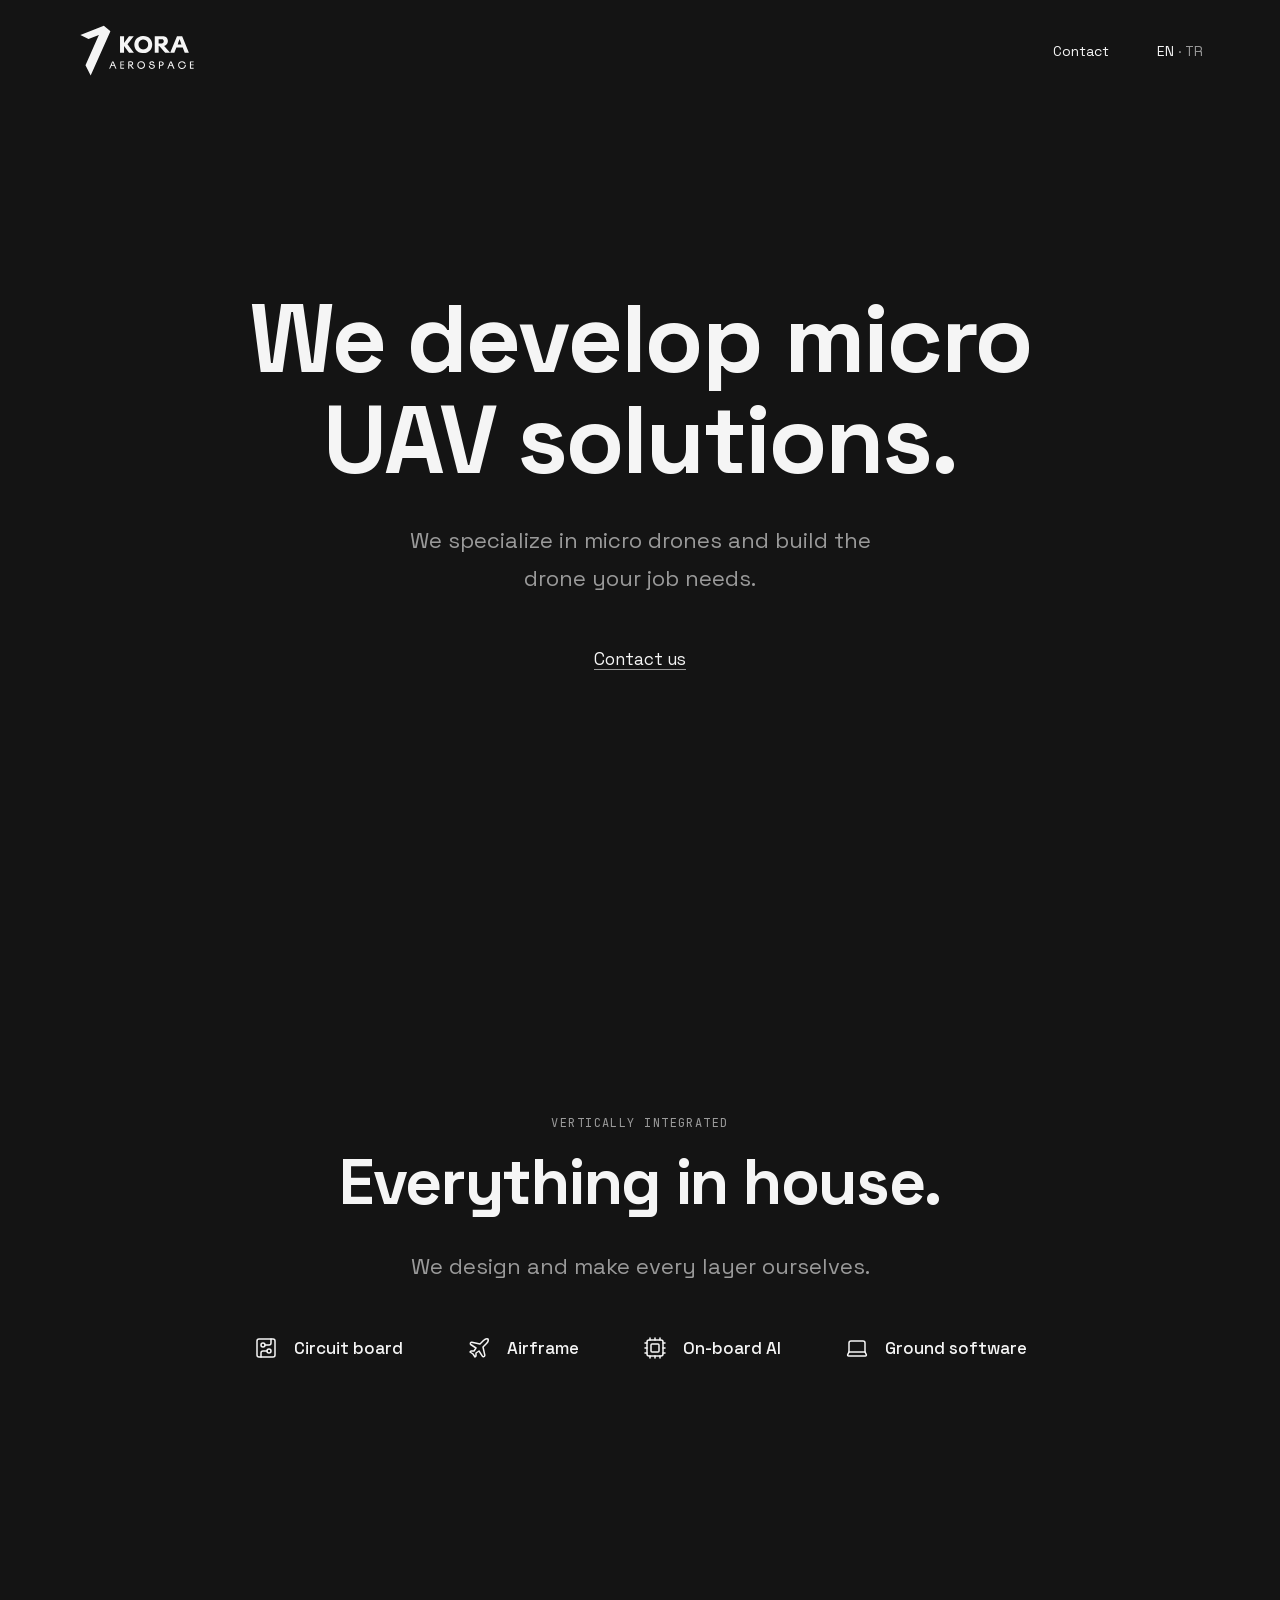
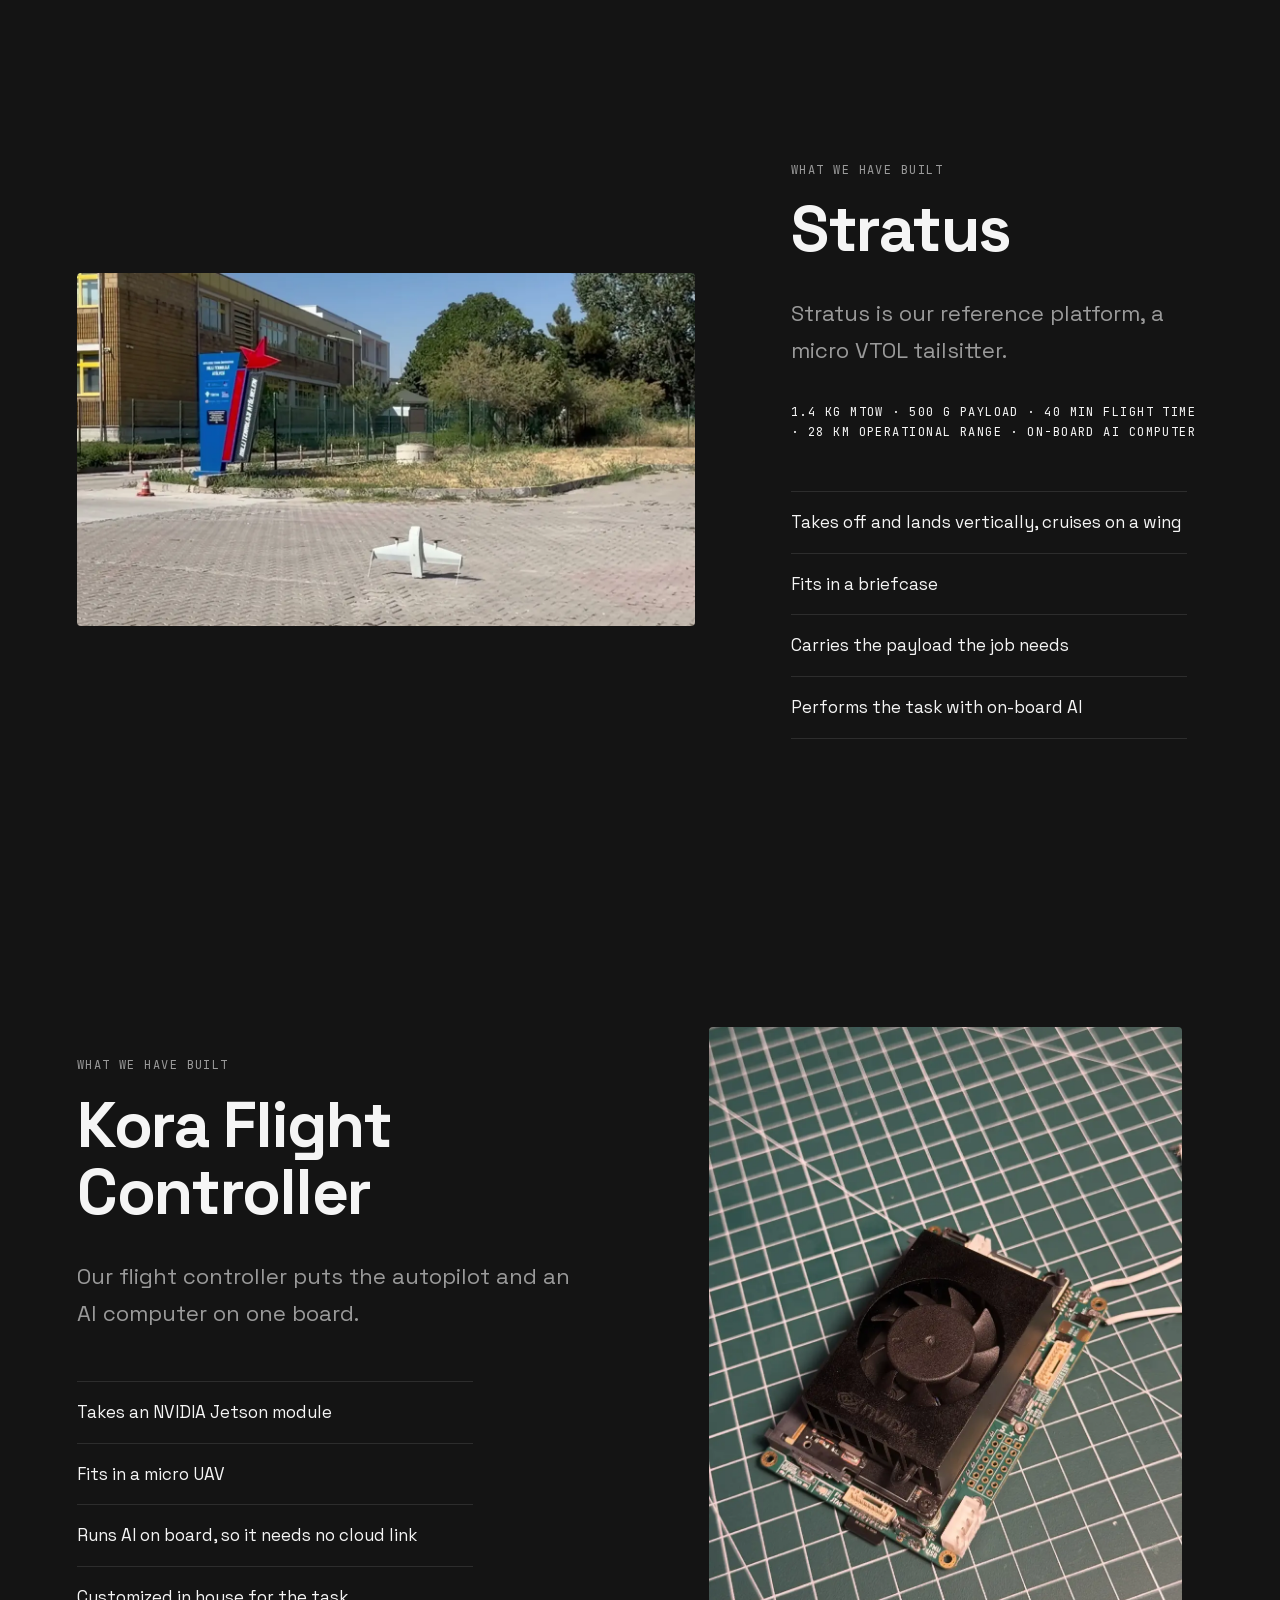
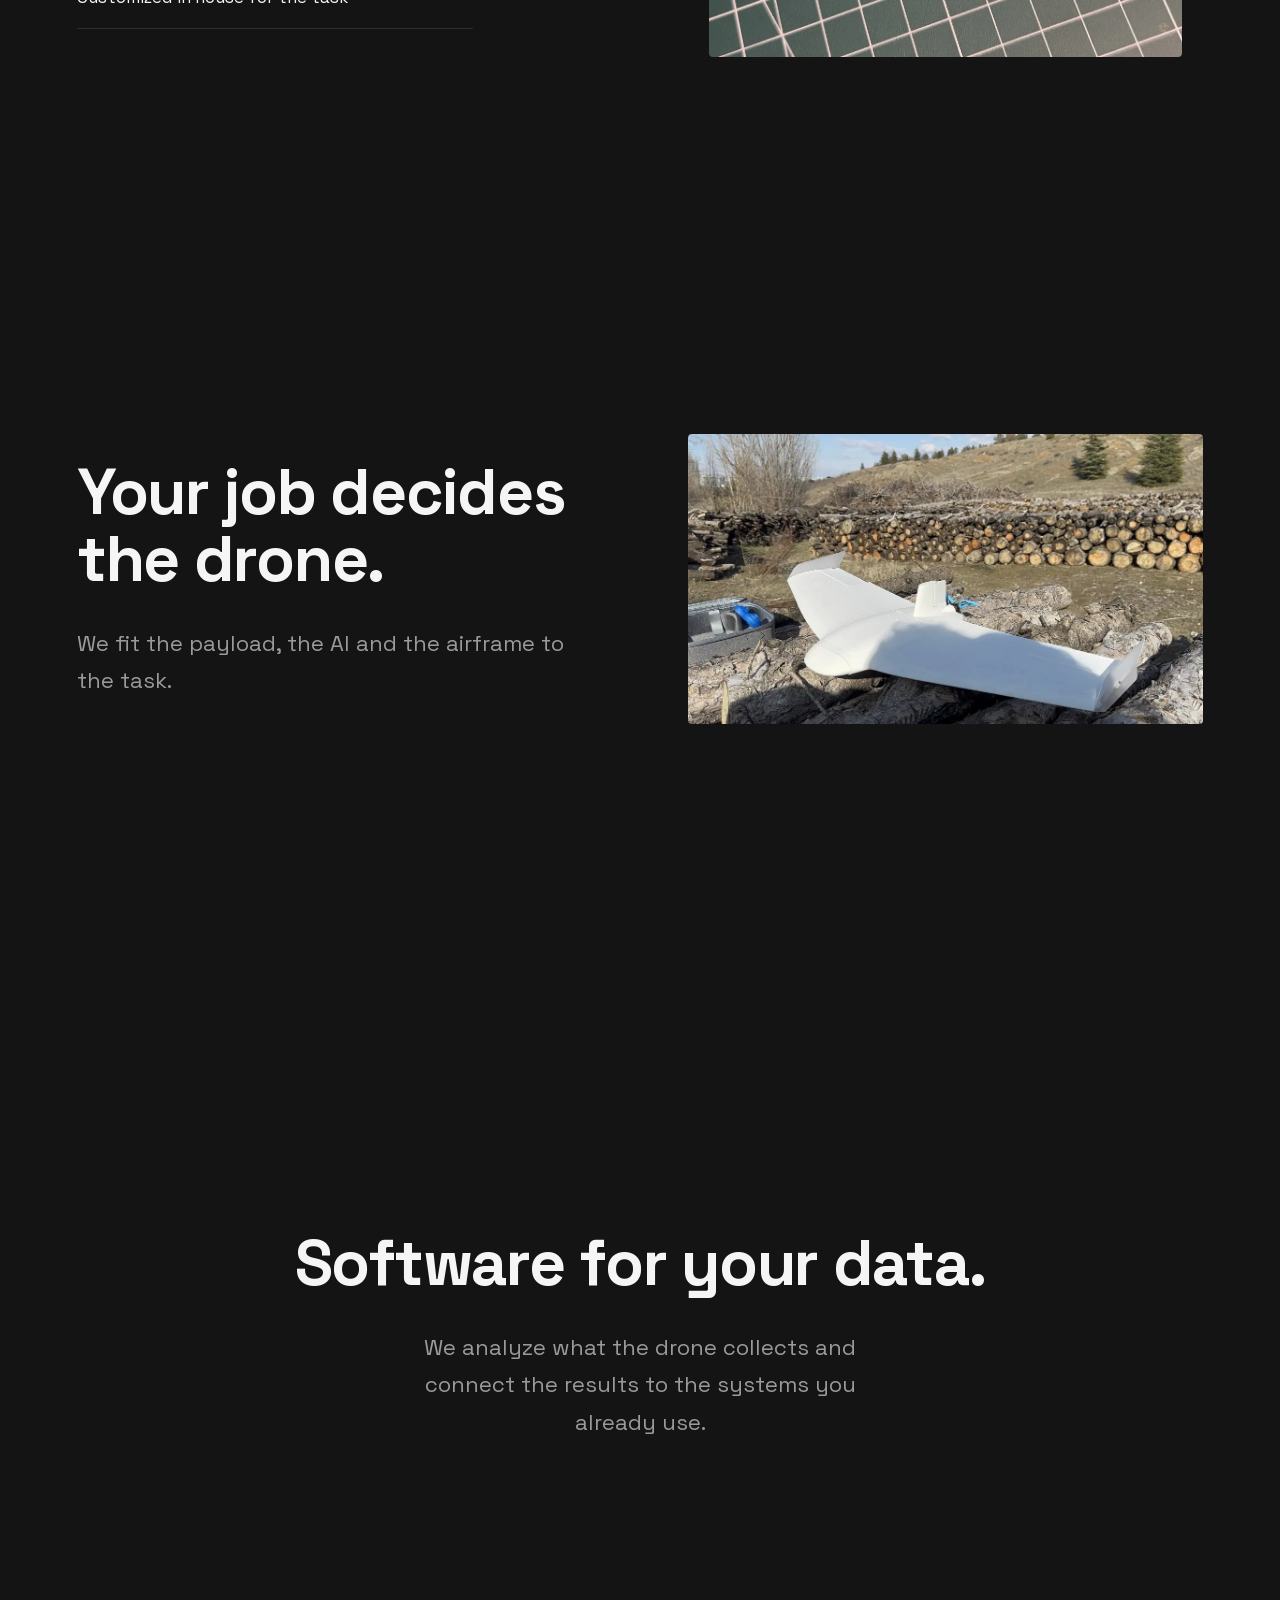
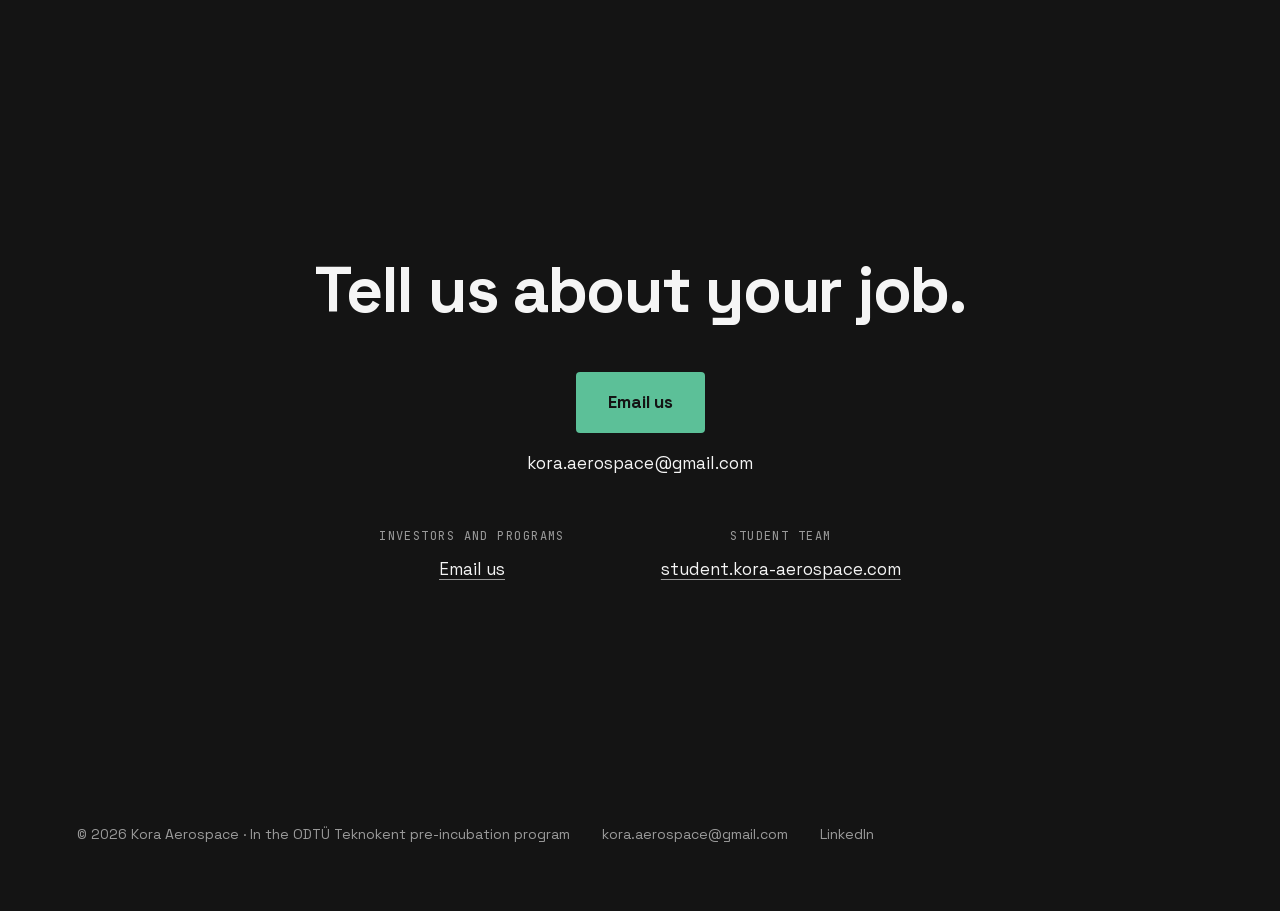
==== commit 6d477de2: "In-house section; contact links say what they do - New section right above Stratus, EN and TR: "Ever" ====
--- a/index.html
+++ b/index.html
@@ -41,6 +41,19 @@
       <p class="actions"><a href="#contact">Contact us</a></p>
     </section>
 
+    <section class="wrap center inhouse">
+      <p class="label">Vertically integrated</p>
+      <h2>Everything in house.</h2>
+      <p class="lead">We design and make every layer ourselves.</p>
+      <!-- Icons: Lucide 1.47.0 (ISC, see LICENSES/) -->
+      <ul class="layers">
+        <li><svg class="icon" viewBox="0 0 24 24" aria-hidden="true"><rect width="18" height="18" x="3" y="3" rx="2"/><path d="M11 9h4a2 2 0 0 0 2-2V3"/><circle cx="9" cy="9" r="2"/><path d="M7 21v-4a2 2 0 0 1 2-2h4"/><circle cx="15" cy="15" r="2"/></svg>Circuit board</li>
+        <li><svg class="icon" viewBox="0 0 24 24" aria-hidden="true"><path d="M17.8 19.2 16 11l3.5-3.5C21 6 21.5 4 21 3c-1-.5-3 0-4.5 1.5L13 8 4.8 6.2c-.5-.1-.9.1-1.1.5l-.3.5c-.2.5-.1 1 .3 1.3L9 12l-2 3H4l-1 1 3 2 2 3 1-1v-3l3-2 3.5 5.3c.3.4.8.5 1.3.3l.5-.2c.4-.3.6-.7.5-1.2z"/></svg>Airframe</li>
+        <li><svg class="icon" viewBox="0 0 24 24" aria-hidden="true"><path d="M12 20v2M12 2v2M17 20v2M17 2v2M2 12h2M2 17h2M2 7h2M20 12h2M20 17h2M20 7h2M7 20v2M7 2v2"/><rect x="4" y="4" width="16" height="16" rx="2"/><rect x="8" y="8" width="8" height="8" rx="1"/></svg>On-board AI</li>
+        <li><svg class="icon" viewBox="0 0 24 24" aria-hidden="true"><path d="M18 5a2 2 0 0 1 2 2v8.526a2 2 0 0 0 .212.897l1.068 2.127a1 1 0 0 1-.9 1.45H3.62a1 1 0 0 1-.9-1.45l1.068-2.127A2 2 0 0 0 4 15.526V7a2 2 0 0 1 2-2z"/><path d="M20.054 15.987H3.946"/></svg>Ground software</li>
+      </ul>
+    </section>
+
     <section class="wrap split wide" id="work">
       <figure class="clip">
         <video muted loop playsinline preload="none" poster="/media/takeoff-poster.webp" width="1280" height="732" aria-label="Stratus takes off vertically on a test flight">
@@ -81,14 +94,7 @@
     <section class="wrap split">
       <div class="text">
         <h2>Your job decides the drone.</h2>
-        <p class="lead">We fit the payload, the AI and the airframe to the task, and we make every layer ourselves.</p>
-        <!-- Icons: Lucide 1.47.0 (ISC, see LICENSES/) -->
-        <ul class="layers">
-          <li><svg class="icon" viewBox="0 0 24 24" aria-hidden="true"><rect width="18" height="18" x="3" y="3" rx="2"/><path d="M11 9h4a2 2 0 0 0 2-2V3"/><circle cx="9" cy="9" r="2"/><path d="M7 21v-4a2 2 0 0 1 2-2h4"/><circle cx="15" cy="15" r="2"/></svg>Circuit board</li>
-          <li><svg class="icon" viewBox="0 0 24 24" aria-hidden="true"><path d="M17.8 19.2 16 11l3.5-3.5C21 6 21.5 4 21 3c-1-.5-3 0-4.5 1.5L13 8 4.8 6.2c-.5-.1-.9.1-1.1.5l-.3.5c-.2.5-.1 1 .3 1.3L9 12l-2 3H4l-1 1 3 2 2 3 1-1v-3l3-2 3.5 5.3c.3.4.8.5 1.3.3l.5-.2c.4-.3.6-.7.5-1.2z"/></svg>Airframe</li>
-          <li><svg class="icon" viewBox="0 0 24 24" aria-hidden="true"><path d="M12 20v2M12 2v2M17 20v2M17 2v2M2 12h2M2 17h2M2 7h2M20 12h2M20 17h2M20 7h2M7 20v2M7 2v2"/><rect x="4" y="4" width="16" height="16" rx="2"/><rect x="8" y="8" width="8" height="8" rx="1"/></svg>On-board AI</li>
-          <li><svg class="icon" viewBox="0 0 24 24" aria-hidden="true"><path d="M18 5a2 2 0 0 1 2 2v8.526a2 2 0 0 0 .212.897l1.068 2.127a1 1 0 0 1-.9 1.45H3.62a1 1 0 0 1-.9-1.45l1.068-2.127A2 2 0 0 0 4 15.526V7a2 2 0 0 1 2-2z"/><path d="M20.054 15.987H3.946"/></svg>Ground software</li>
-        </ul>
+        <p class="lead">We fit the payload, the AI and the airframe to the task.</p>
       </div>
       <img src="/media/wing-field-side.webp" alt="Alpha, a white flying-wing drone built by the Kora team, in a field" width="1100" height="619" loading="lazy" decoding="async">
     </section>
@@ -100,11 +106,12 @@
 
     <section class="wrap contact" id="contact">
       <h2>Tell us about your job.</h2>
-      <div class="links">
-        <a class="btn" href="mailto:kora.aerospace@gmail.com">Contact us</a>
-        <a href="mailto:kora.aerospace@gmail.com?subject=Investor%20inquiry">Investors and programs</a>
-        <a href="https://student.kora-aerospace.com/">Join the student team</a>
-      </div>
+      <p class="actions"><a class="btn" href="mailto:kora.aerospace@gmail.com">Email us</a></p>
+      <p class="note">kora.aerospace@gmail.com</p>
+      <ul class="contacts">
+        <li><span class="label">Investors and programs</span><a href="mailto:kora.aerospace@gmail.com?subject=Investor%20inquiry">Email us</a></li>
+        <li><span class="label">Student team</span><a href="https://student.kora-aerospace.com/">student.kora-aerospace.com</a></li>
+      </ul>
     </section>
   </main>
 
--- a/styles.css
+++ b/styles.css
@@ -32,8 +32,8 @@
 .wrap { max-width: calc(var(--kora-max) + 2 * var(--kora-gutter)); margin-inline: auto; padding-inline: var(--kora-gutter); }
 section { padding-block: var(--kora-section); }
 section > * + *, .text > * + * { margin-top: var(--kora-stack); }
-.text > .label + h2 { margin-top: var(--kora-s2); }
-.actions, .links, .features, .layers { margin-top: var(--kora-s6); }
+.label + h2 { margin-top: var(--kora-s2); }
+.actions, .contacts, .features, .layers { margin-top: var(--kora-s6); }
 
 .top { display: flex; align-items: center; justify-content: space-between; padding-block: var(--kora-s3); }
 /* Wraps below the logo only on very narrow screens, so no item is ever cut off. */
@@ -76,12 +76,18 @@
 .features li:last-child { border-bottom: 1px solid var(--kora-line); }
 
 .layers { list-style: none; padding: 0; display: grid; grid-template-columns: 1fr 1fr; gap: var(--kora-s4) var(--kora-s6); }
-.layers li { display: flex; align-items: center; gap: var(--kora-s2); font-weight: 500; }
+.layers li { display: flex; align-items: center; gap: var(--kora-s2); font-weight: 500; text-align: left; }
+/* In-house section: the layers in one row, icons in white so the section stands out. */
+.inhouse .layers { grid-template-columns: repeat(4, auto); justify-content: center; gap: var(--kora-s4) var(--kora-s8); }
+.inhouse .icon { stroke: var(--kora-text); }
 .icon { flex: none; width: 24px; height: 24px; fill: none; stroke: var(--kora-text-muted); stroke-width: 1.5; stroke-linecap: round; stroke-linejoin: round; }
 
-.links { display: flex; flex-wrap: wrap; justify-content: center; align-items: center; gap: var(--kora-s3) var(--kora-s6); }
-.actions a, .links a:not(.btn) { text-decoration-color: var(--kora-text-muted); text-underline-offset: 4px; }
-.actions a:is(:hover, :focus-visible), .links a:not(.btn):is(:hover, :focus-visible) { color: var(--kora-green); }
+/* Contact: each link says what it does (mail or site) under a small label. */
+.contact .note { margin-top: var(--kora-s2); }
+.contacts { list-style: none; padding: 0; display: flex; flex-wrap: wrap; justify-content: center; gap: var(--kora-s4) var(--kora-s12); }
+.contacts li { display: flex; flex-direction: column; align-items: center; gap: var(--kora-s1); }
+.actions a:not(.btn), .contacts a { text-decoration-color: var(--kora-text-muted); text-underline-offset: 4px; }
+.actions a:not(.btn):is(:hover, :focus-visible), .contacts a:is(:hover, :focus-visible) { color: var(--kora-green); }
 
 footer { display: flex; flex-wrap: wrap; gap: var(--kora-s1) var(--kora-s4); padding-block: var(--kora-s12) var(--kora-s8); }
 footer a { text-decoration: none; }
@@ -95,5 +101,5 @@
   .split { grid-template-columns: 1fr; gap: var(--kora-s8); }
   .flip > :first-child { order: 0; }
   .split > img { width: 100%; max-height: none; }
-  .layers { gap: var(--kora-s3); }
+  .layers, .inhouse .layers { grid-template-columns: auto auto; gap: var(--kora-s3) var(--kora-s6); }
 }
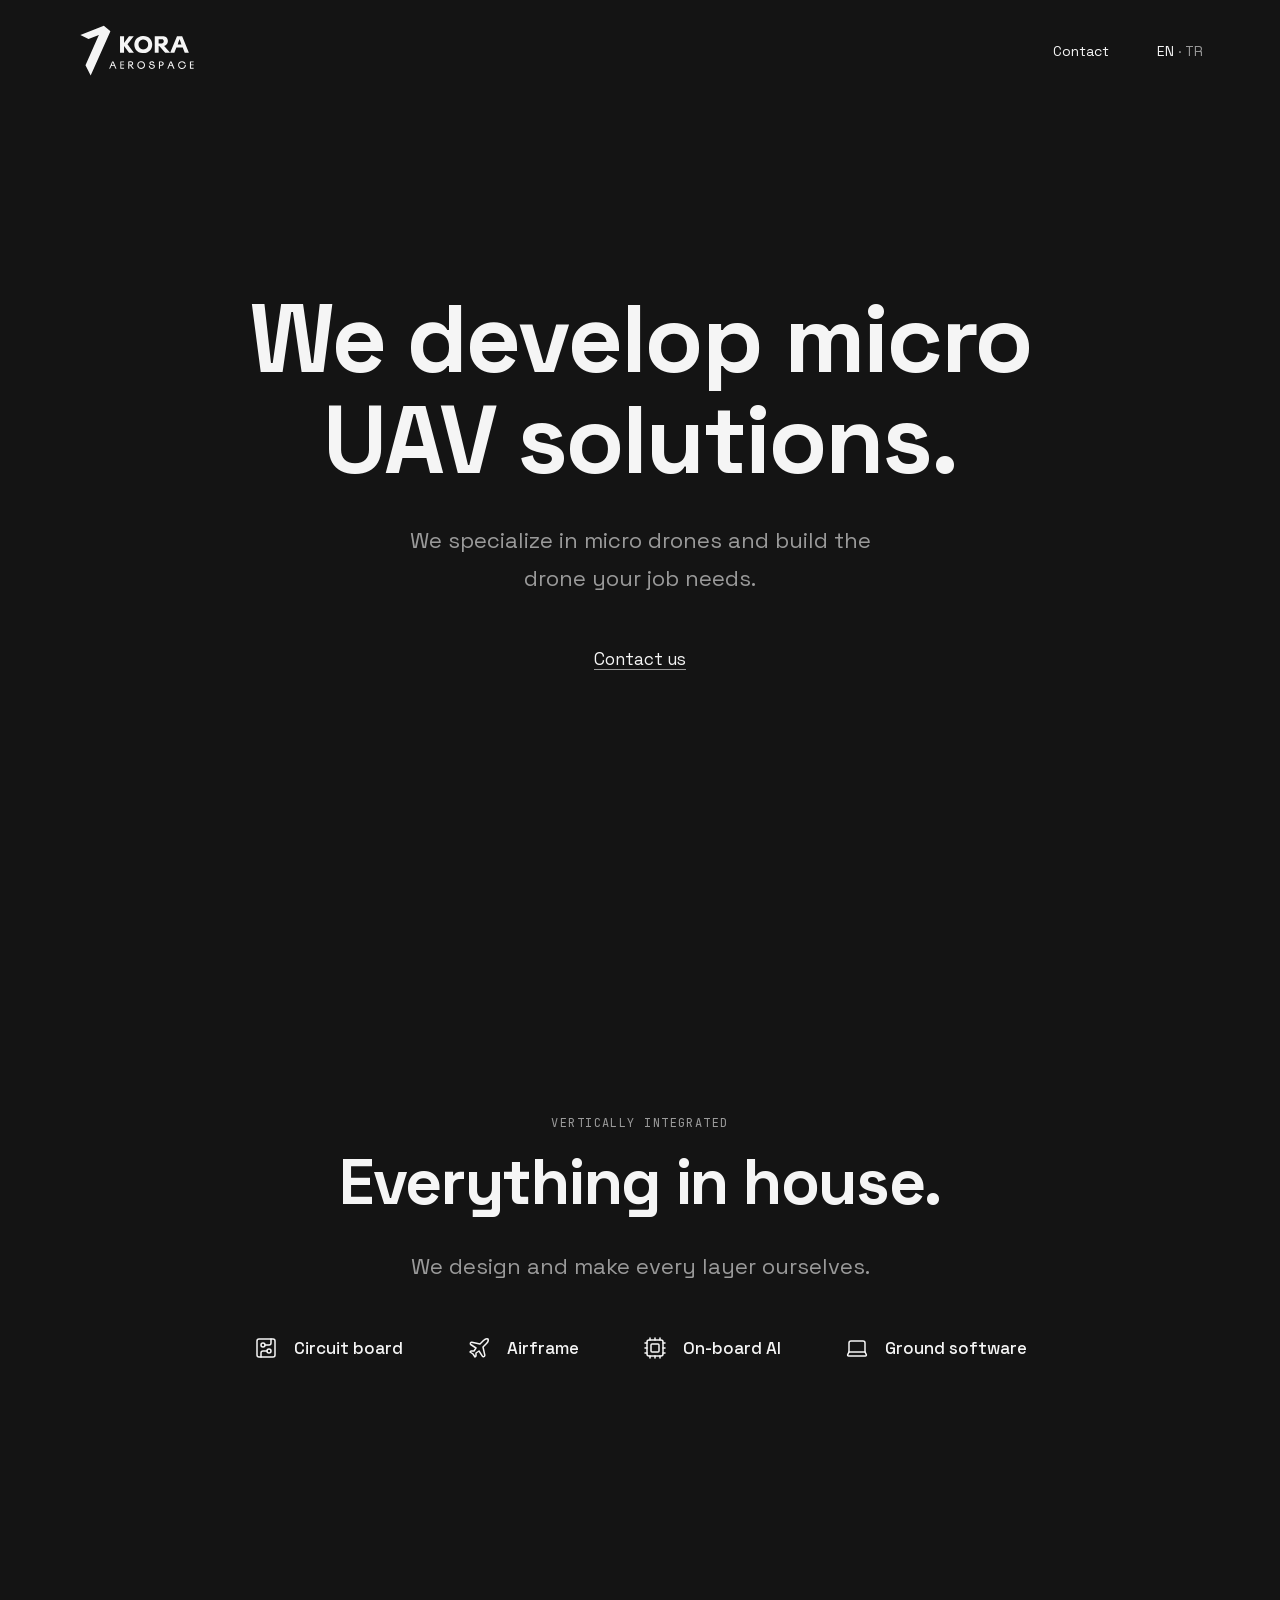
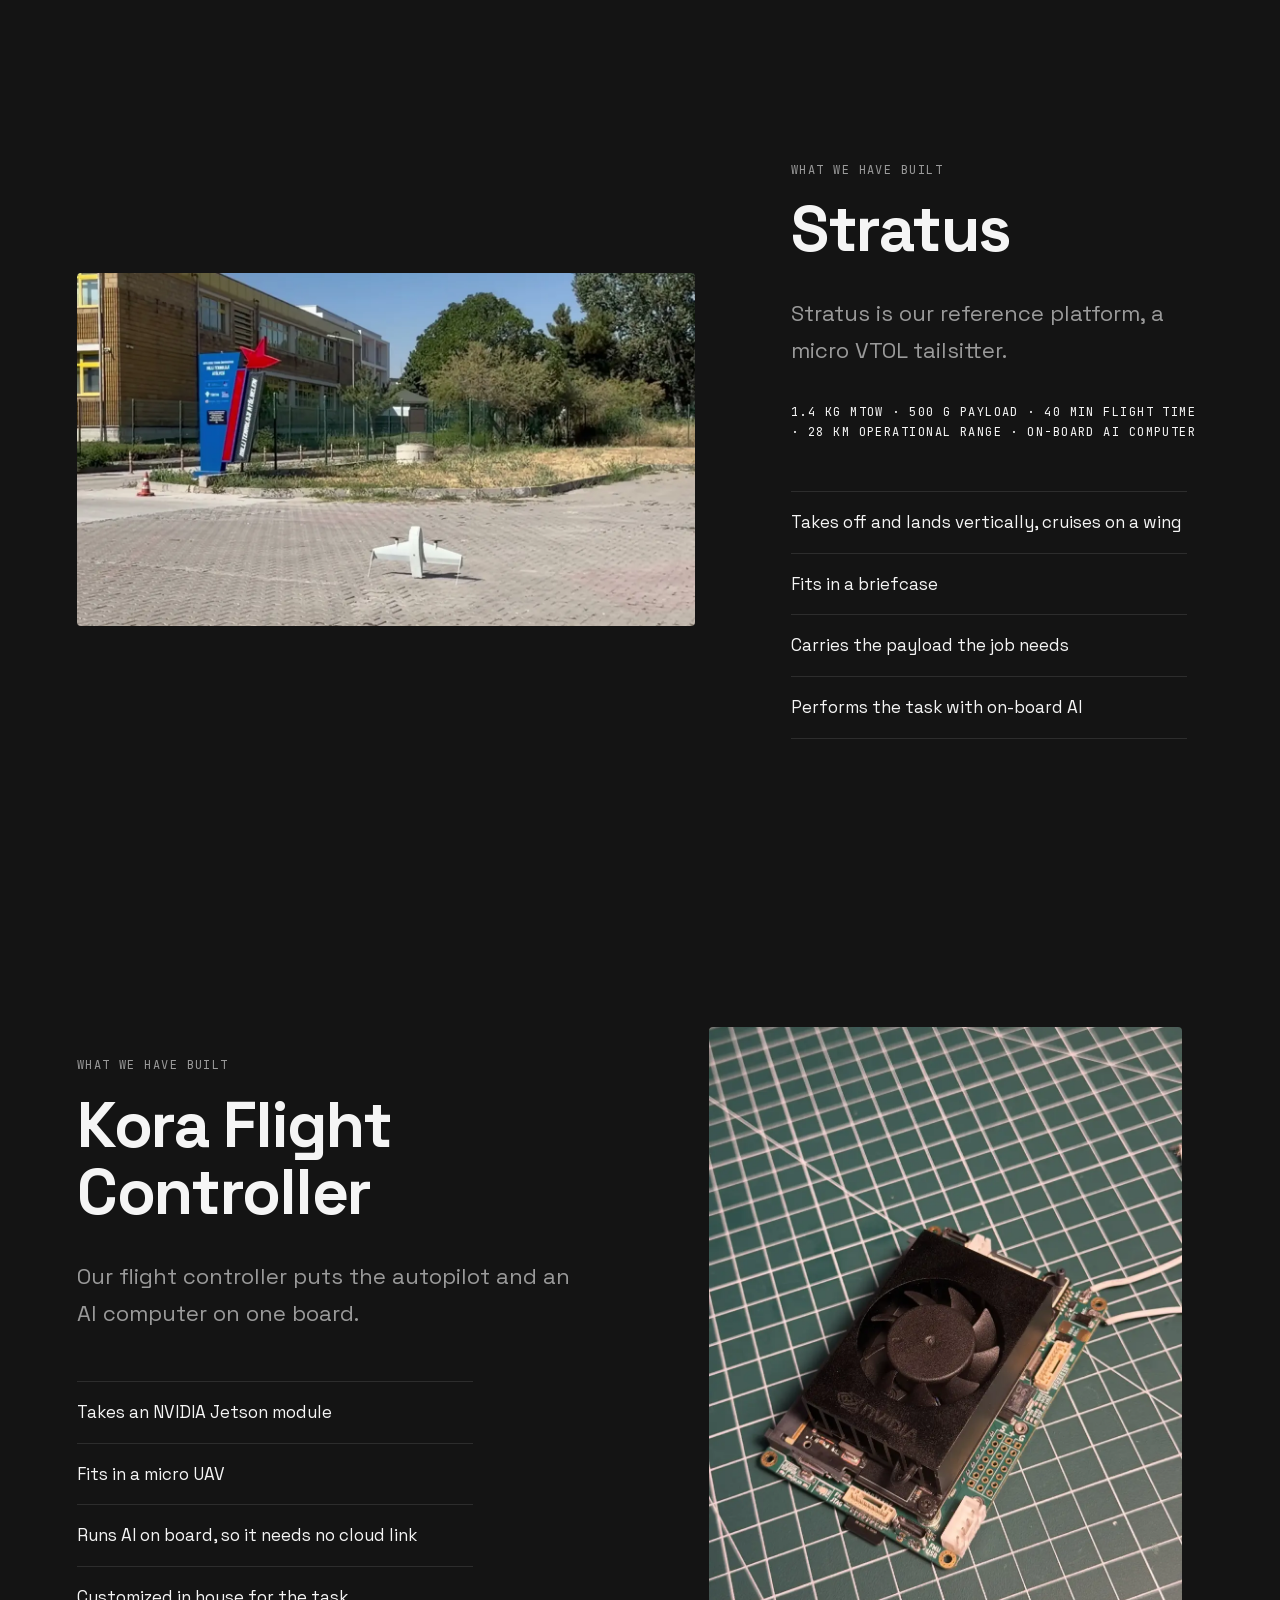
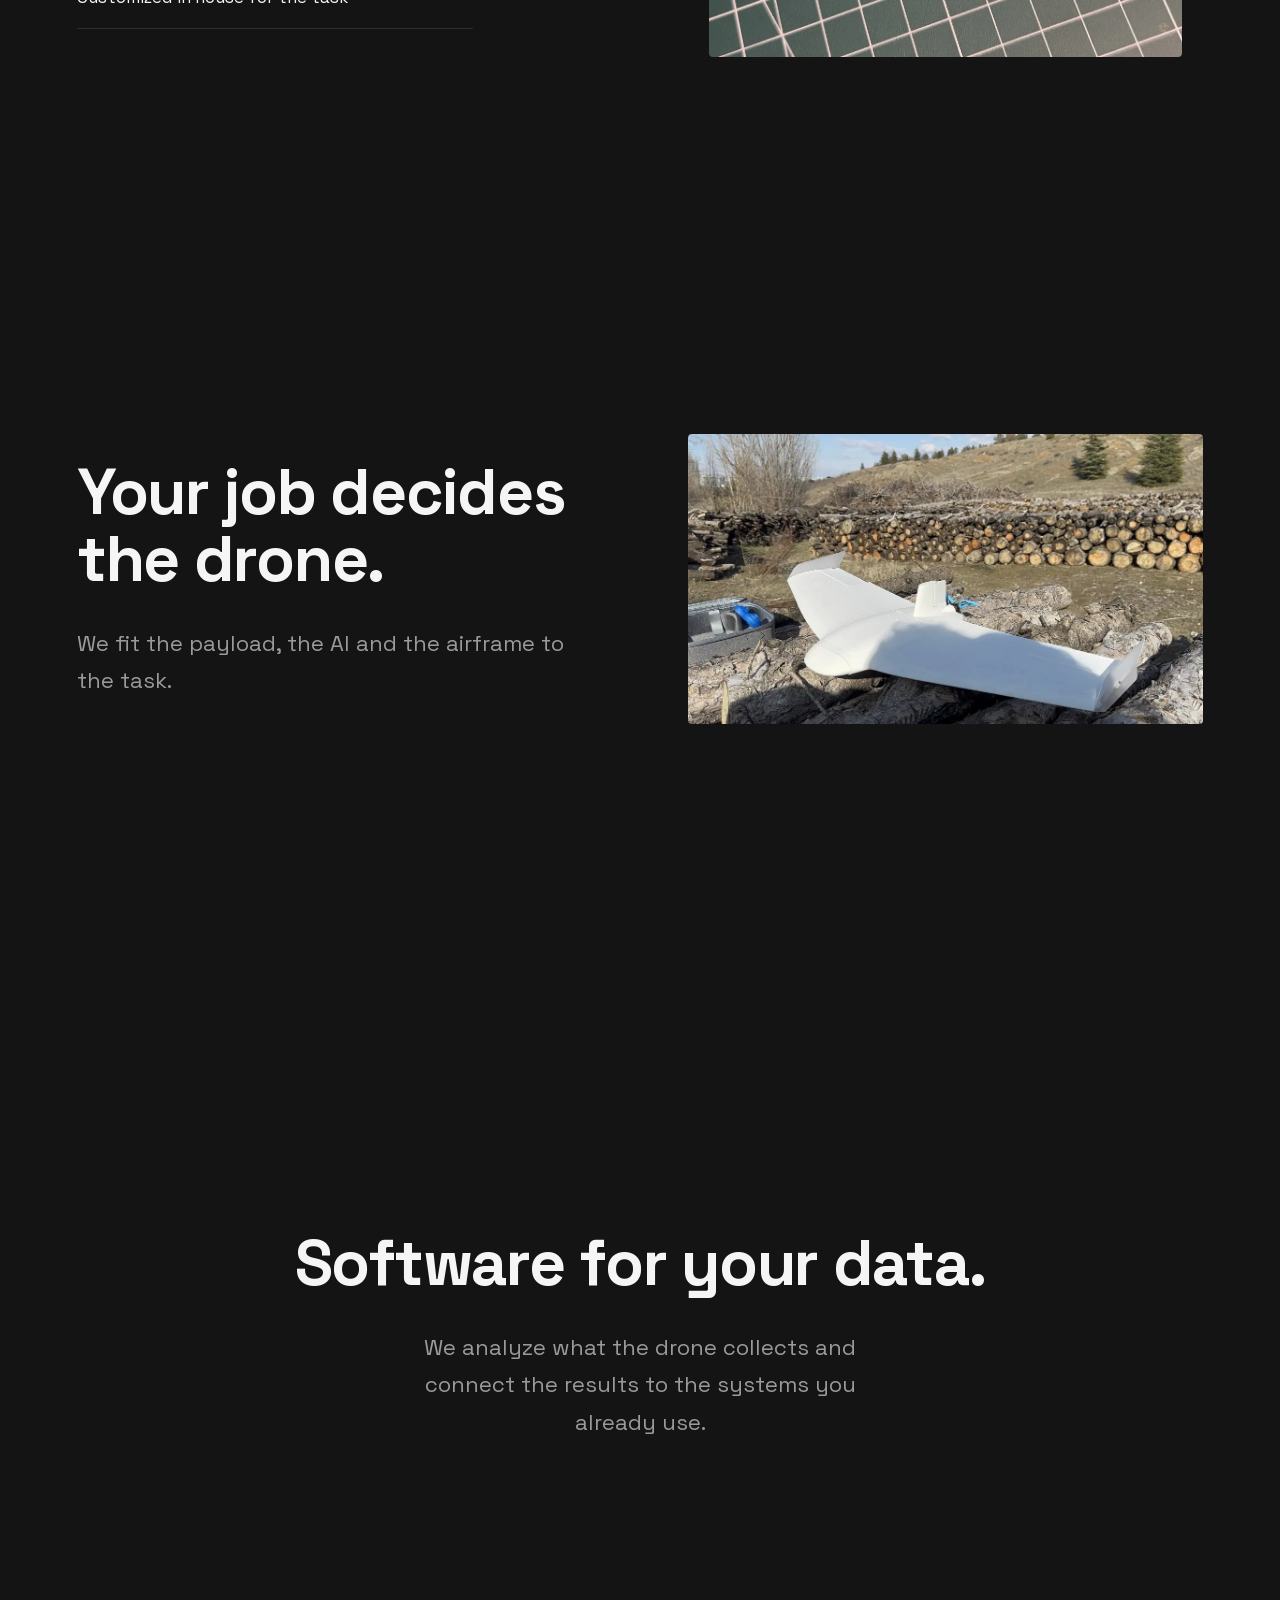
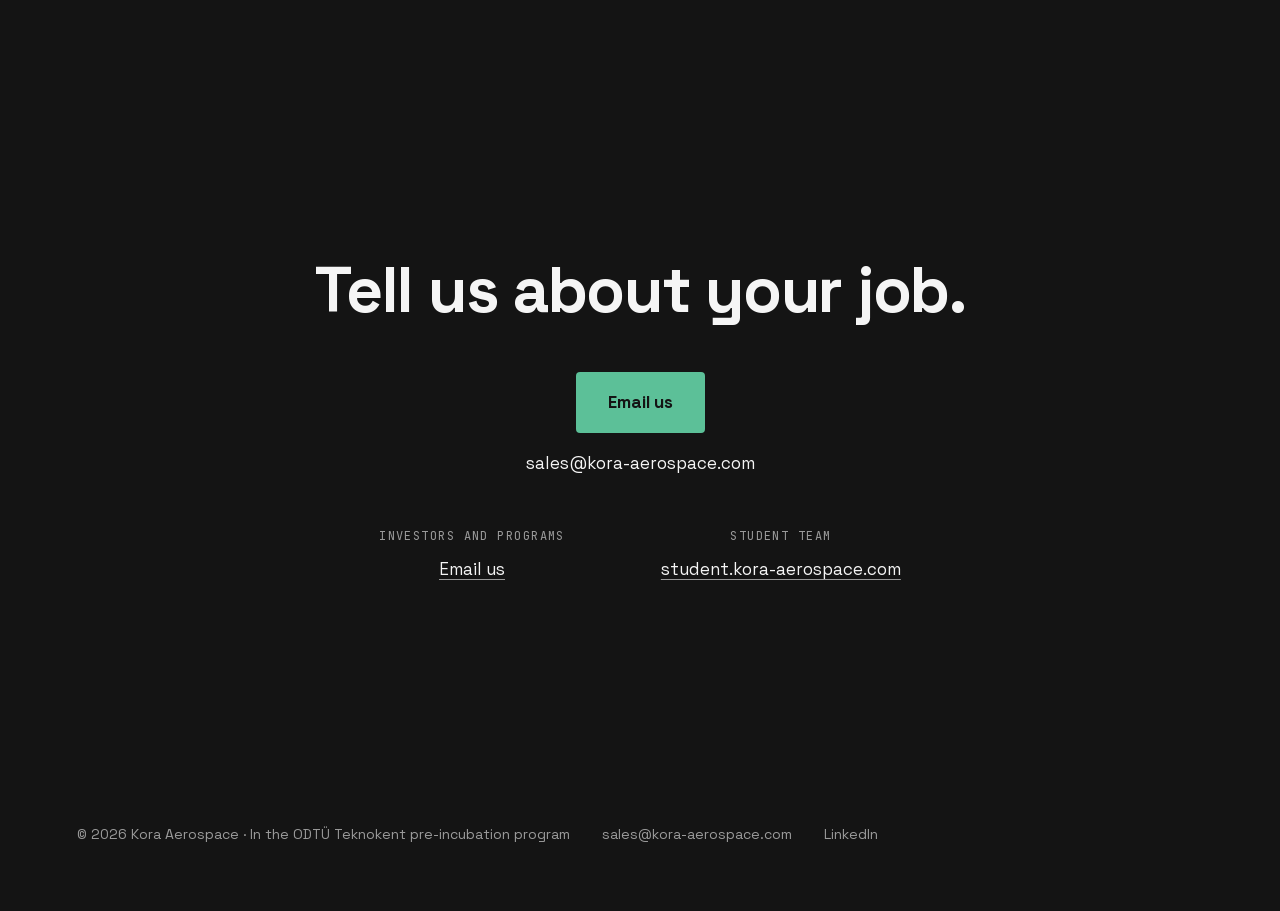
==== commit 32cbc902: "Contact address sales@kora-aerospace.com Replaces kora.aerospace@gmail.com in EN and TR: the mail bu" ====
--- a/index.html
+++ b/index.html
@@ -106,10 +106,10 @@
 
     <section class="wrap contact" id="contact">
       <h2>Tell us about your job.</h2>
-      <p class="actions"><a class="btn" href="mailto:kora.aerospace@gmail.com">Email us</a></p>
-      <p class="note">kora.aerospace@gmail.com</p>
+      <p class="actions"><a class="btn" href="mailto:sales@kora-aerospace.com">Email us</a></p>
+      <p class="note">sales@kora-aerospace.com</p>
       <ul class="contacts">
-        <li><span class="label">Investors and programs</span><a href="mailto:kora.aerospace@gmail.com?subject=Investor%20inquiry">Email us</a></li>
+        <li><span class="label">Investors and programs</span><a href="mailto:sales@kora-aerospace.com?subject=Investor%20inquiry">Email us</a></li>
         <li><span class="label">Student team</span><a href="https://student.kora-aerospace.com/">student.kora-aerospace.com</a></li>
       </ul>
     </section>
@@ -117,7 +117,7 @@
 
   <footer class="wrap">
     <span>© 2026 Kora Aerospace · In the ODTÜ Teknokent pre-incubation program</span>
-    <a href="mailto:kora.aerospace@gmail.com">kora.aerospace@gmail.com</a>
+    <a href="mailto:sales@kora-aerospace.com">sales@kora-aerospace.com</a>
     <a href="https://www.linkedin.com/company/kora-aerospace">LinkedIn</a>
   </footer>
 
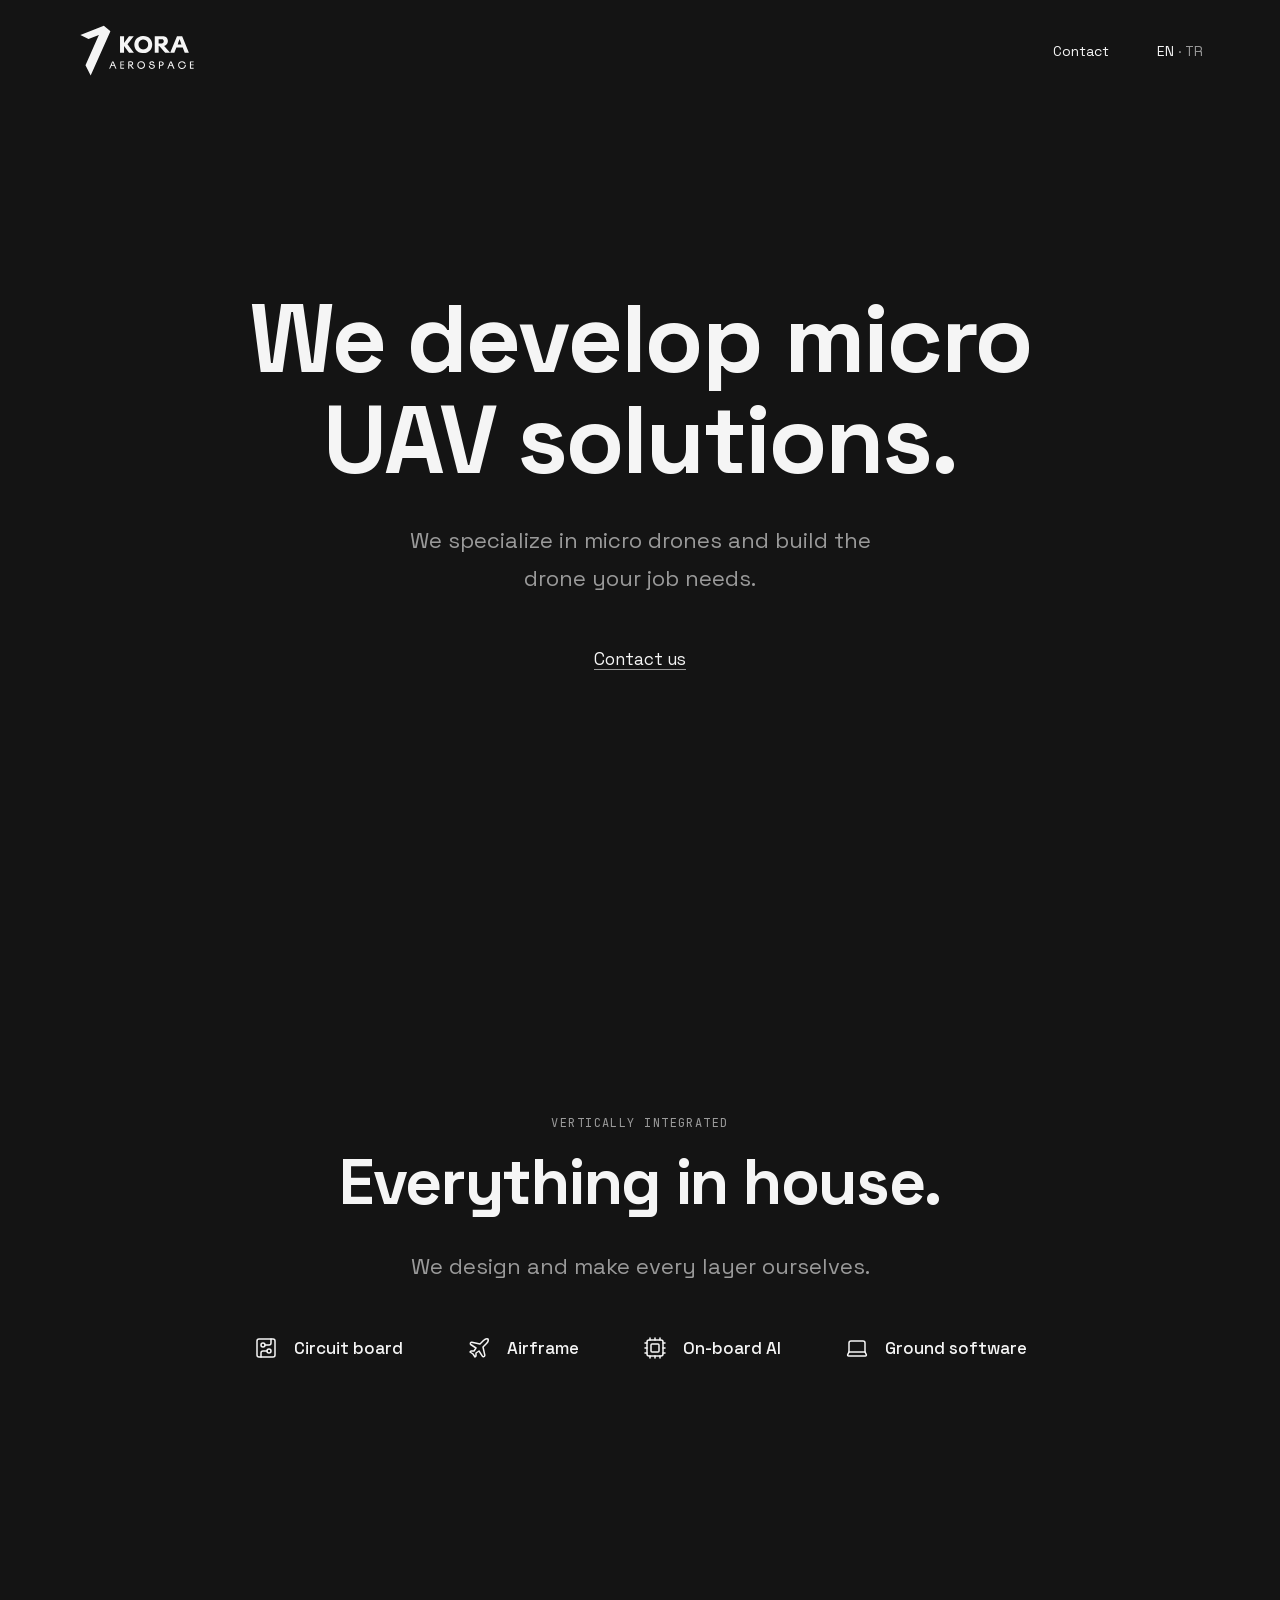
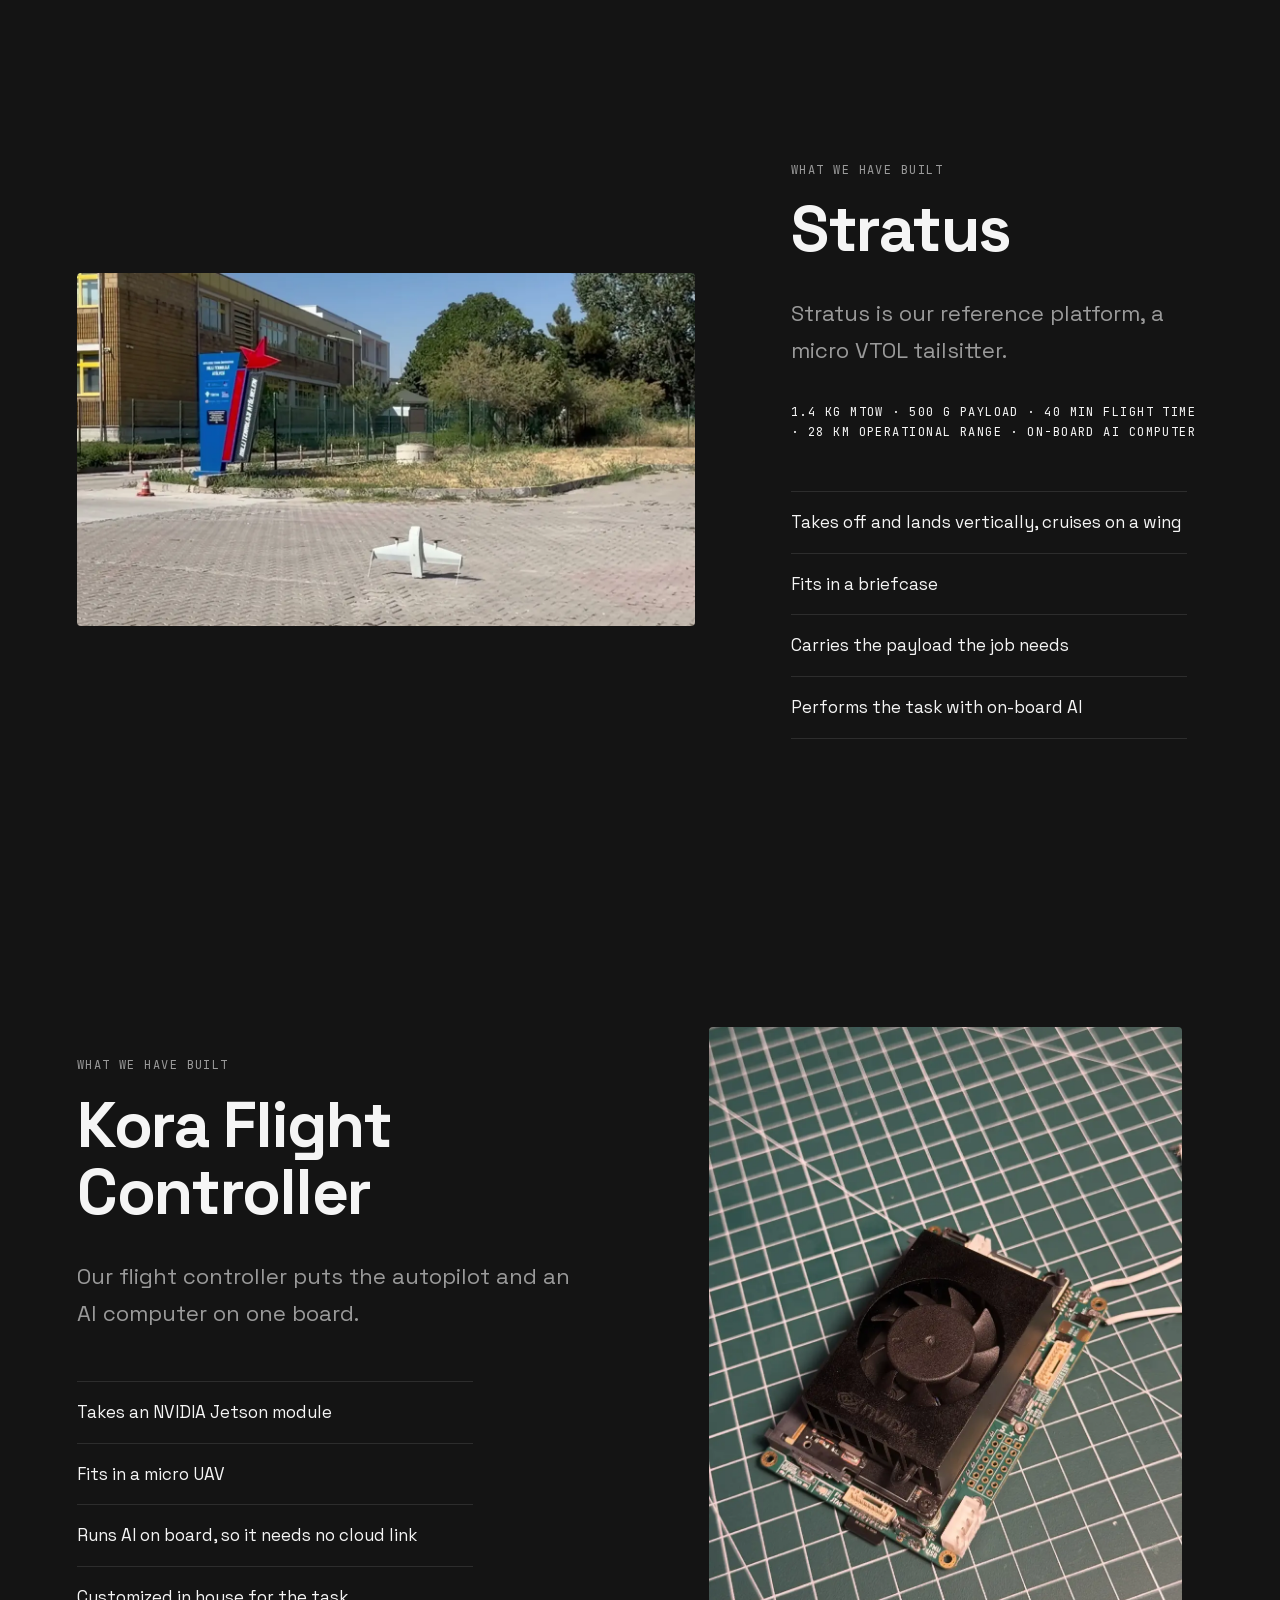
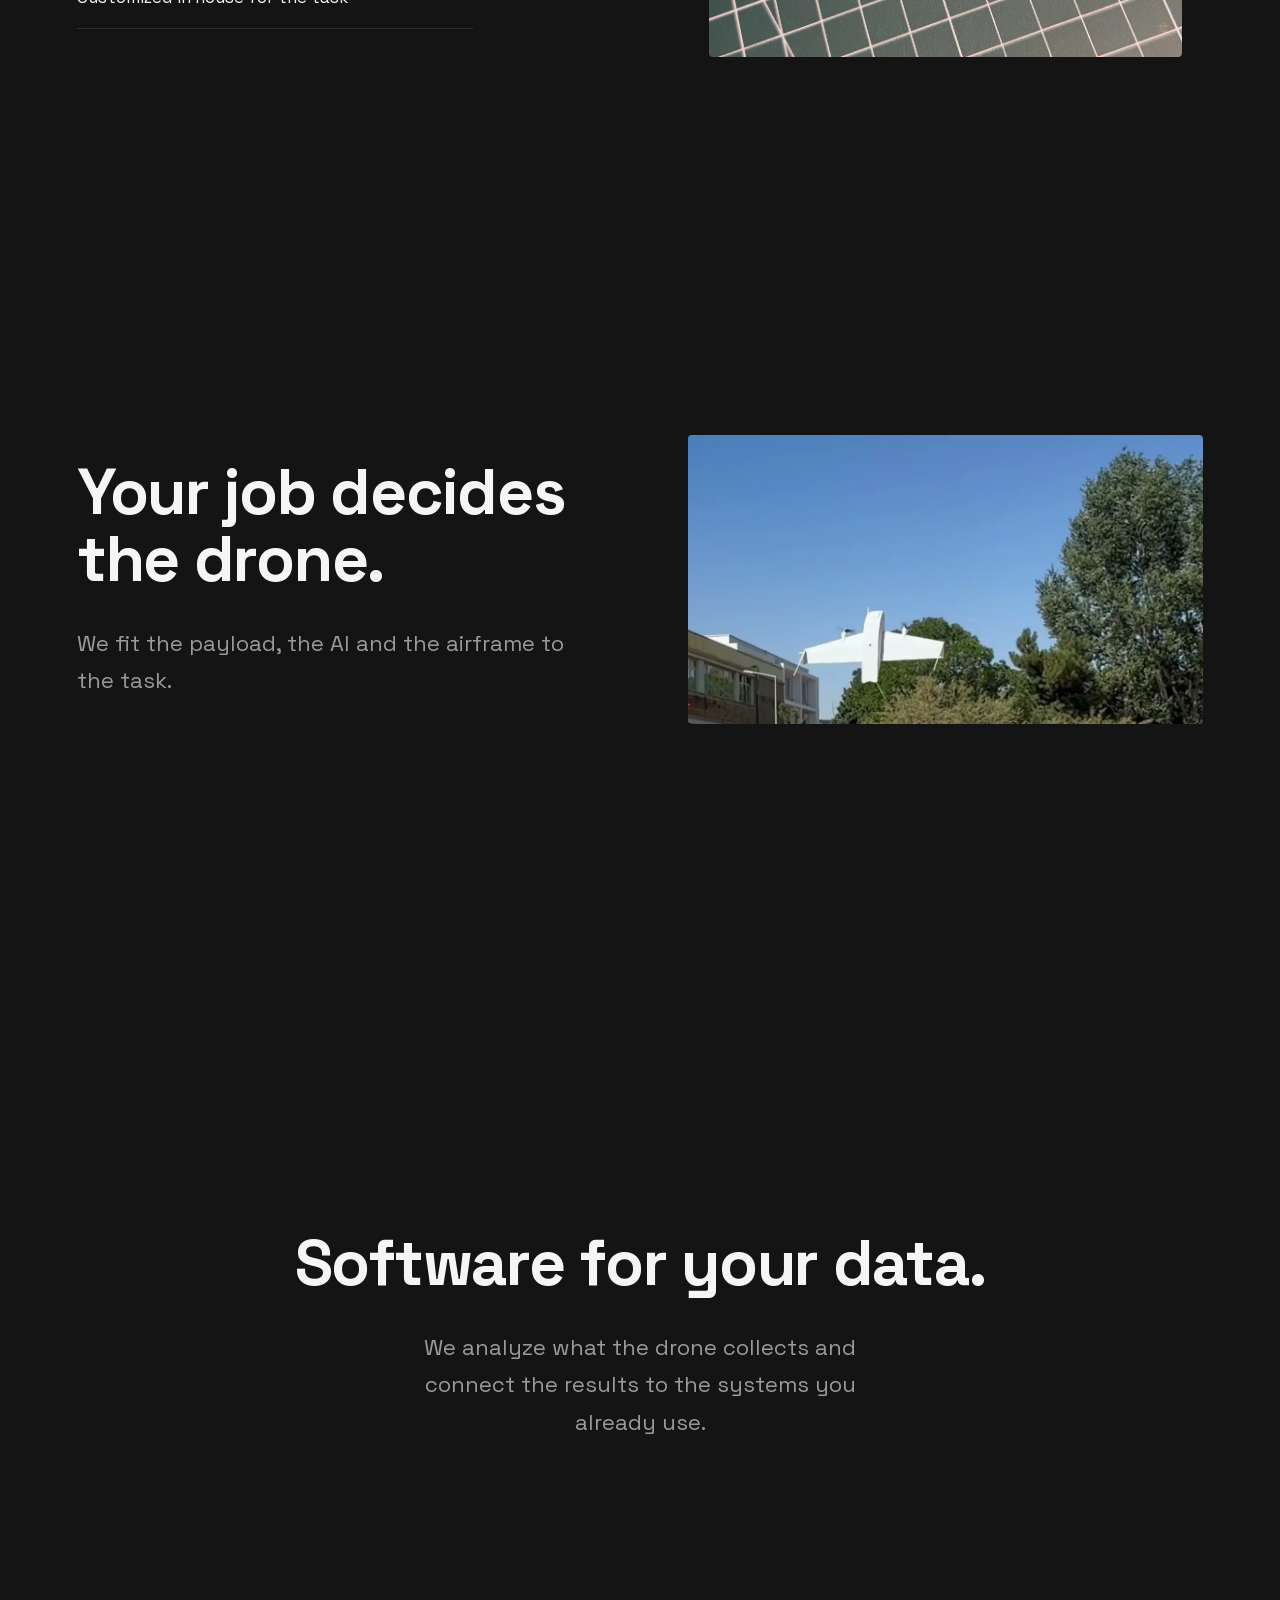
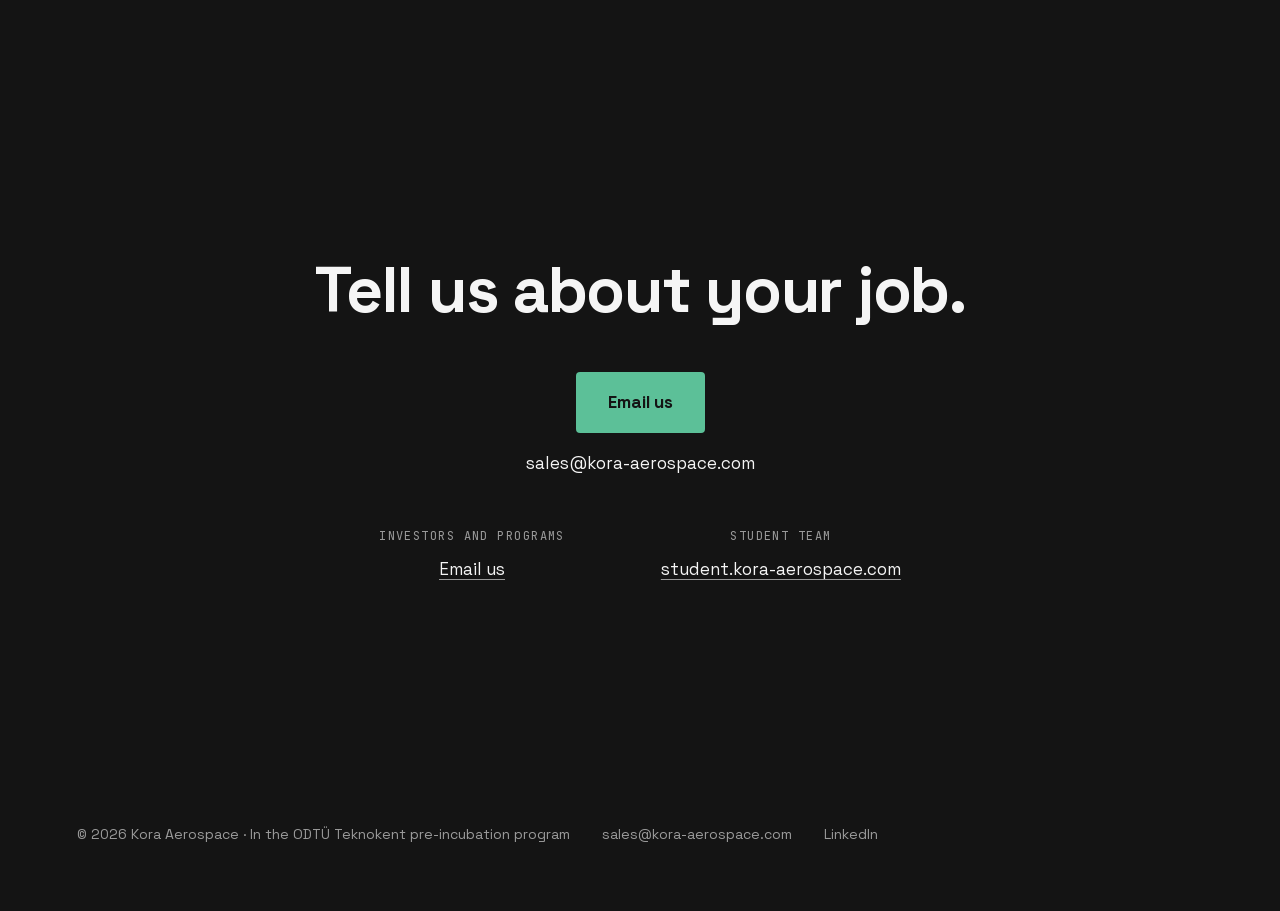
==== commit 7013630f: "Stratus climb still replaces the Alpha wing photo "Your job decides the drone." now shows Stratus cl" ====
--- a/index.html
+++ b/index.html
@@ -96,7 +96,7 @@
         <h2>Your job decides the drone.</h2>
         <p class="lead">We fit the payload, the AI and the airframe to the task.</p>
       </div>
-      <img src="/media/wing-field-side.webp" alt="Alpha, a white flying-wing drone built by the Kora team, in a field" width="1100" height="619" loading="lazy" decoding="async">
+      <img src="/media/tailsitter-climb.webp" alt="Stratus climbing on a test flight" width="1100" height="618" loading="lazy" decoding="async">
     </section>
 
     <section class="wrap center">
